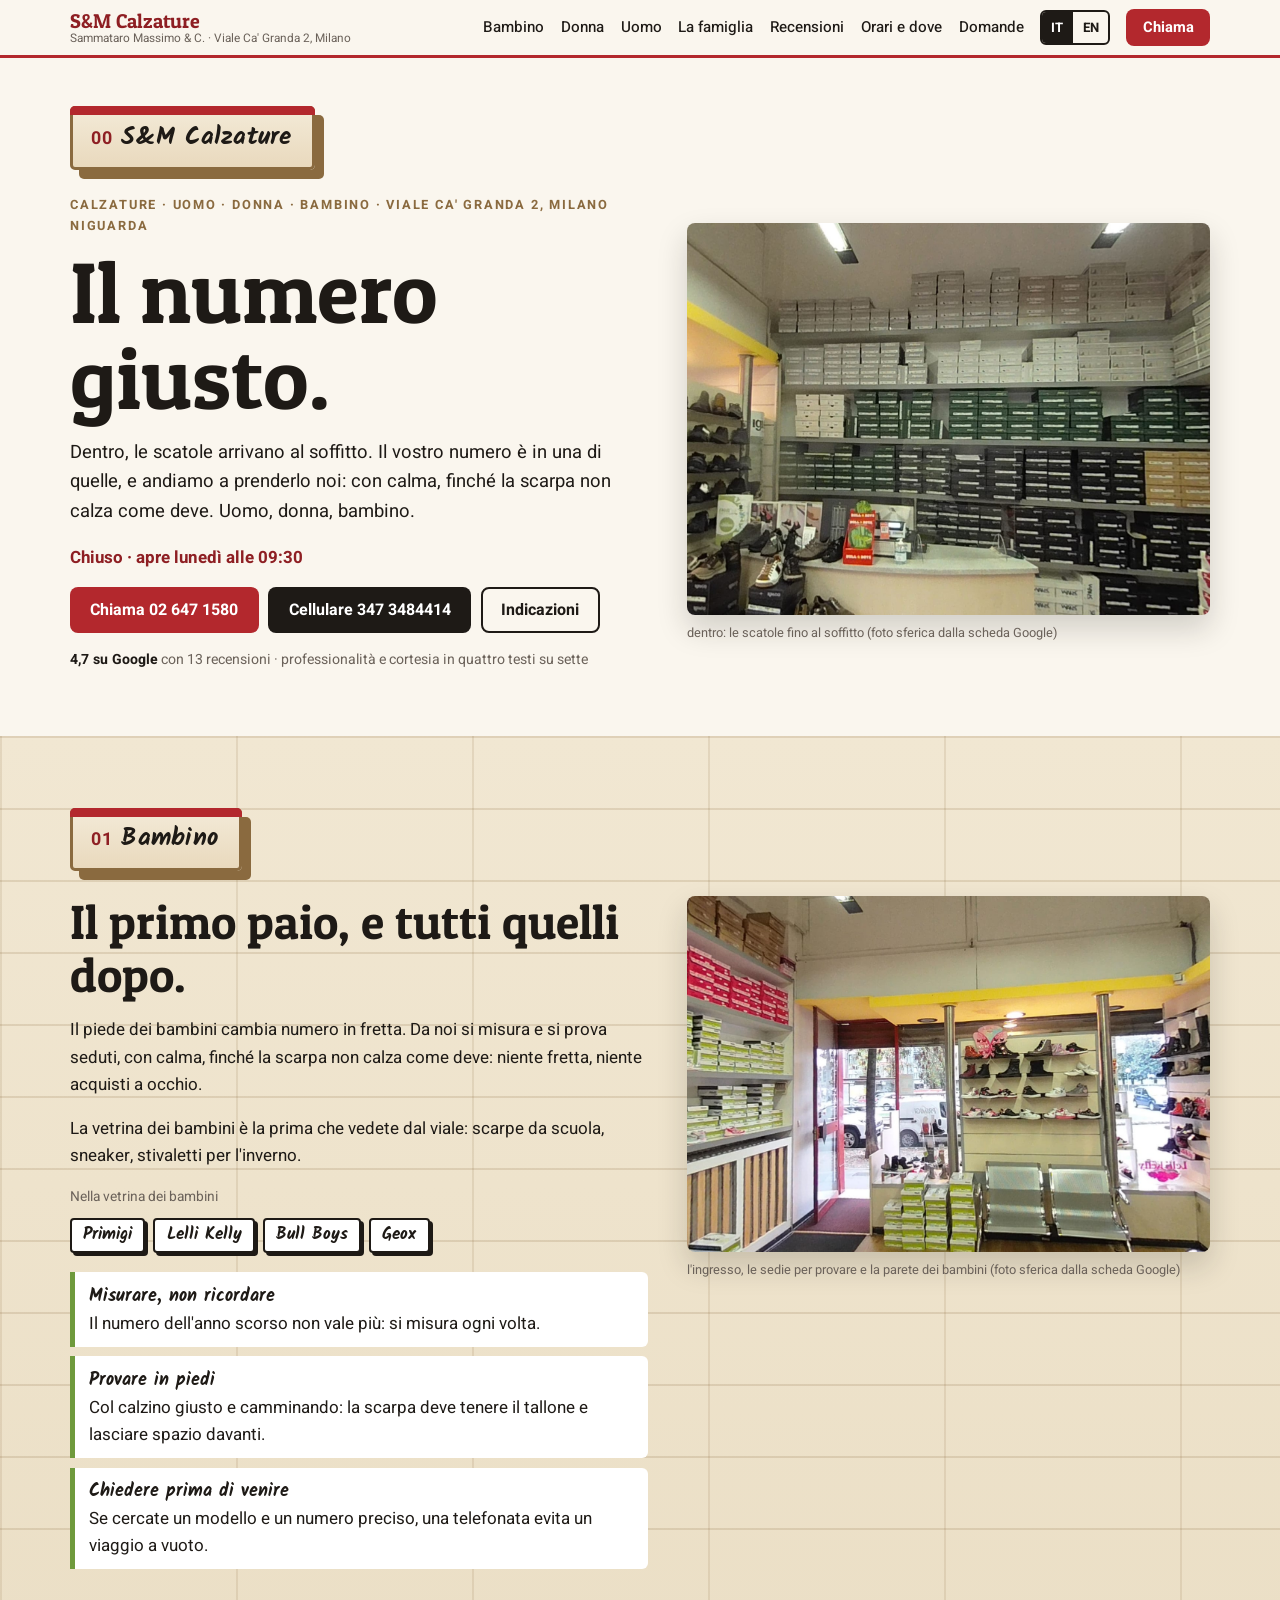
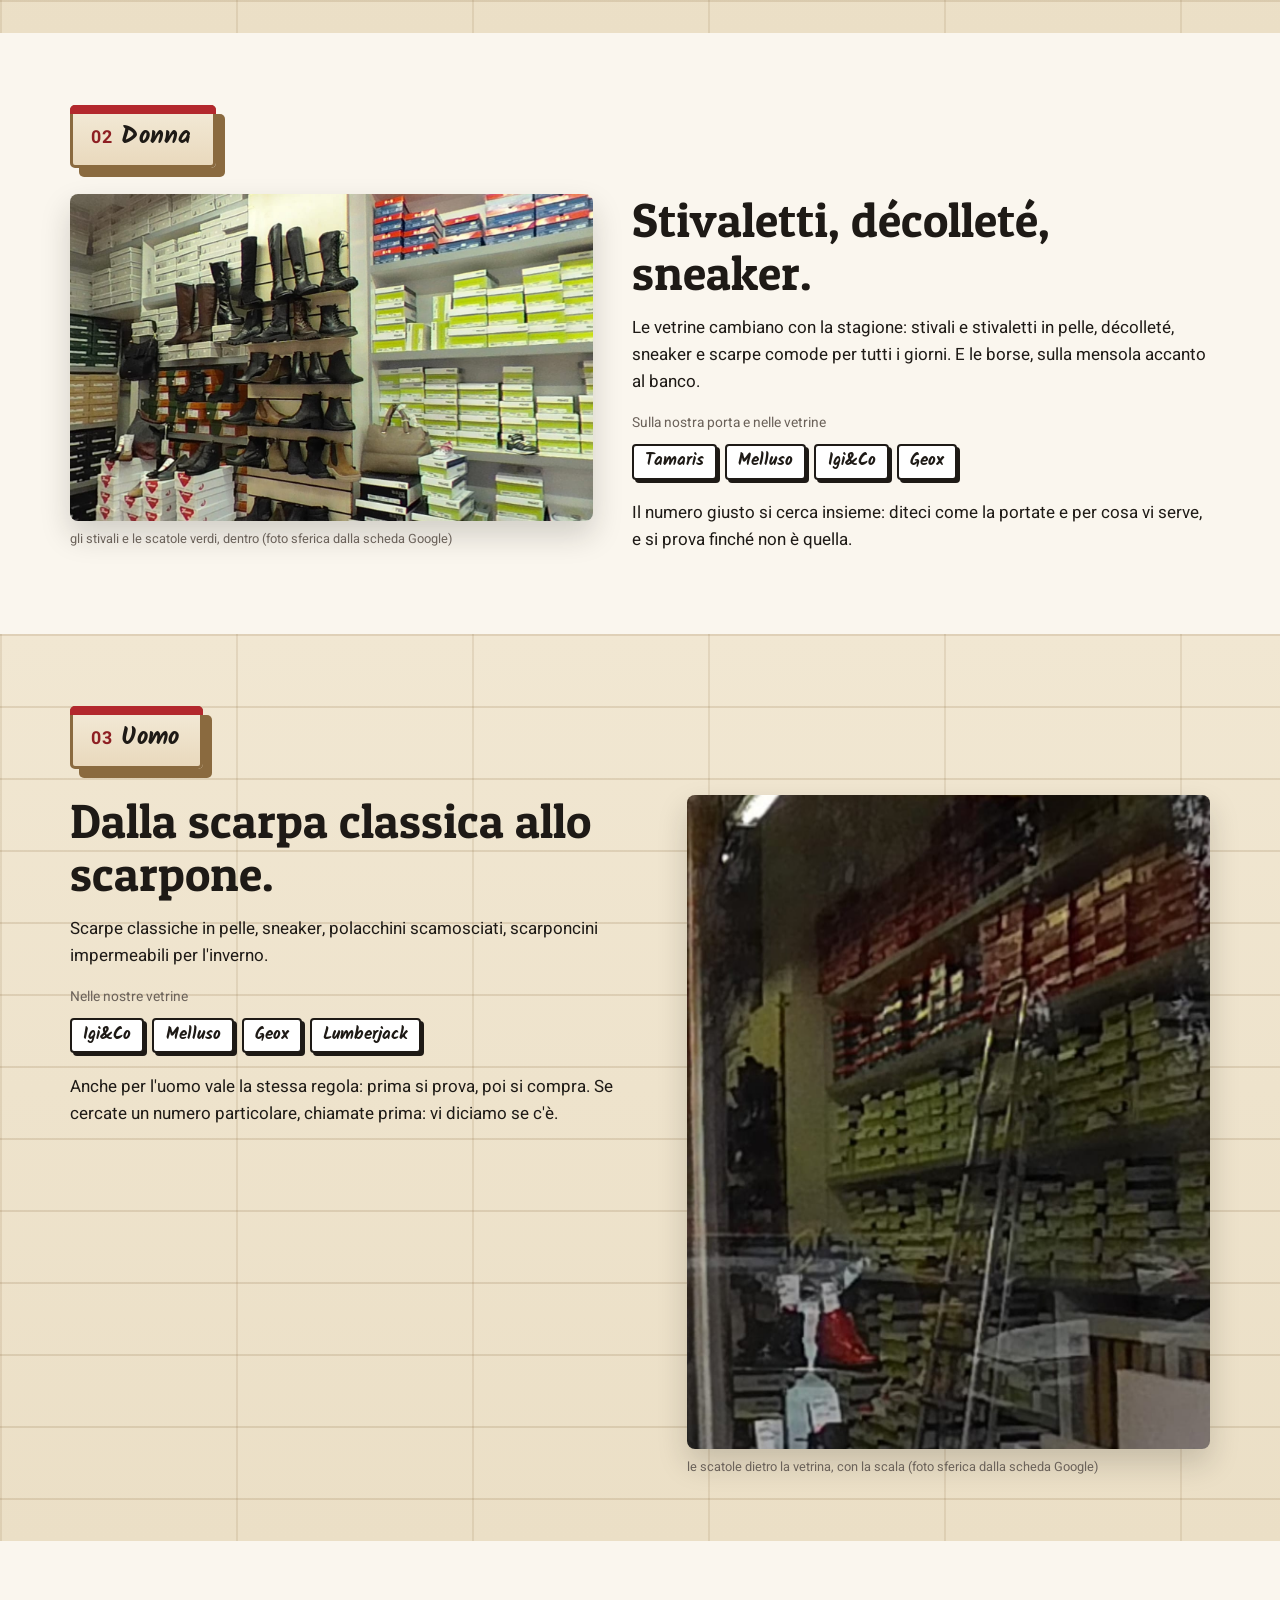
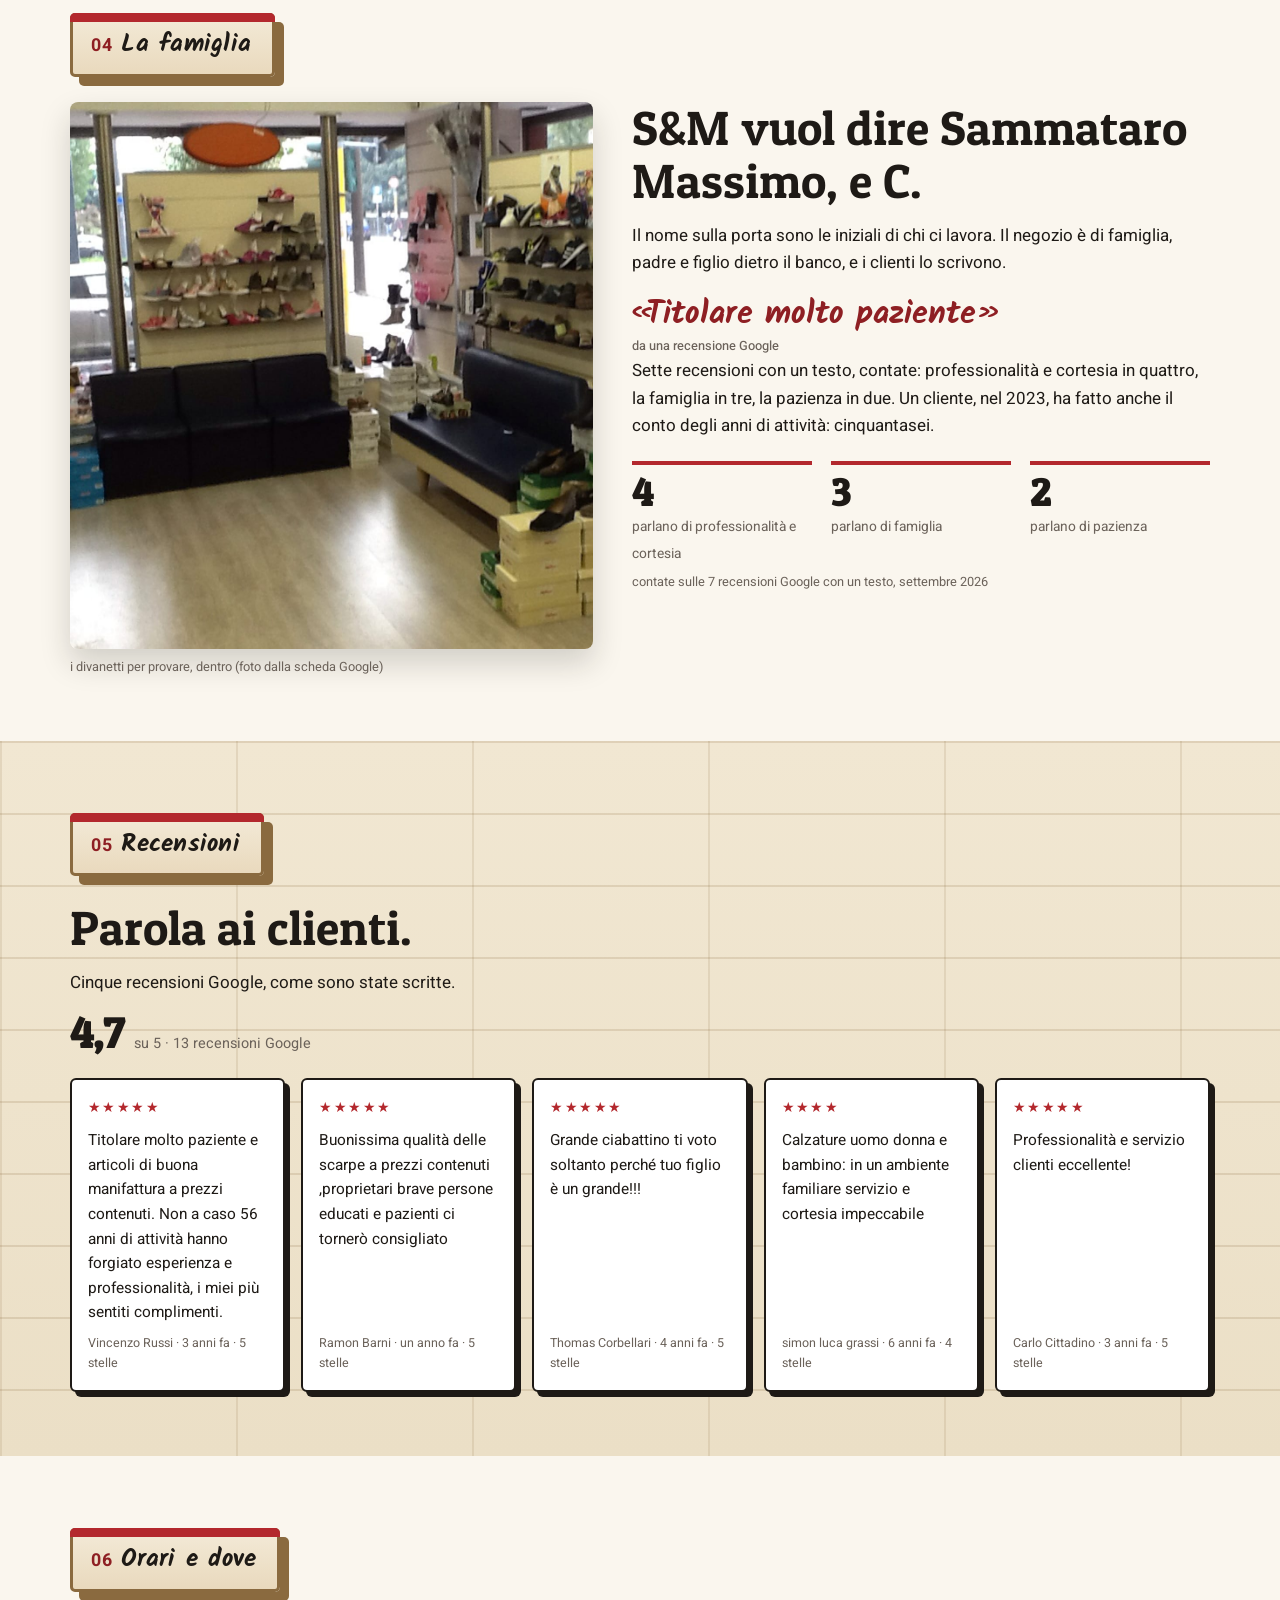
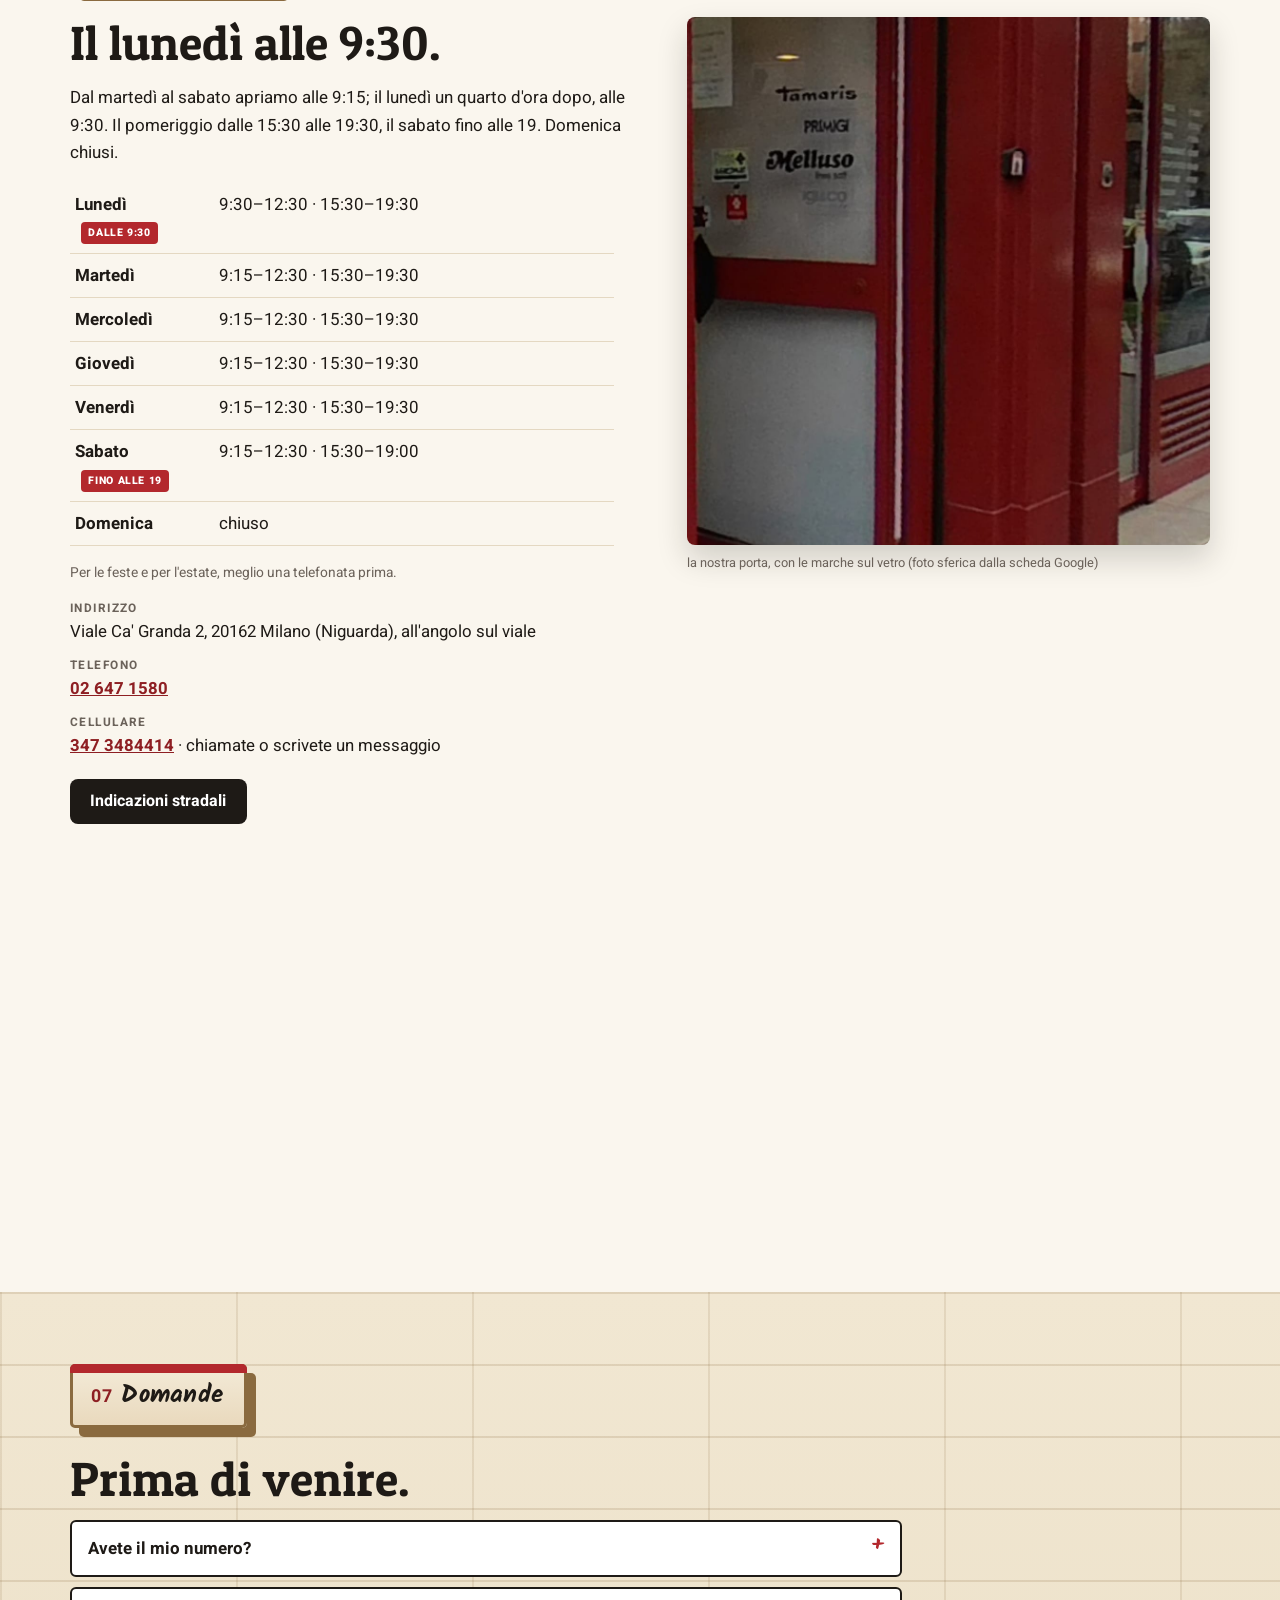
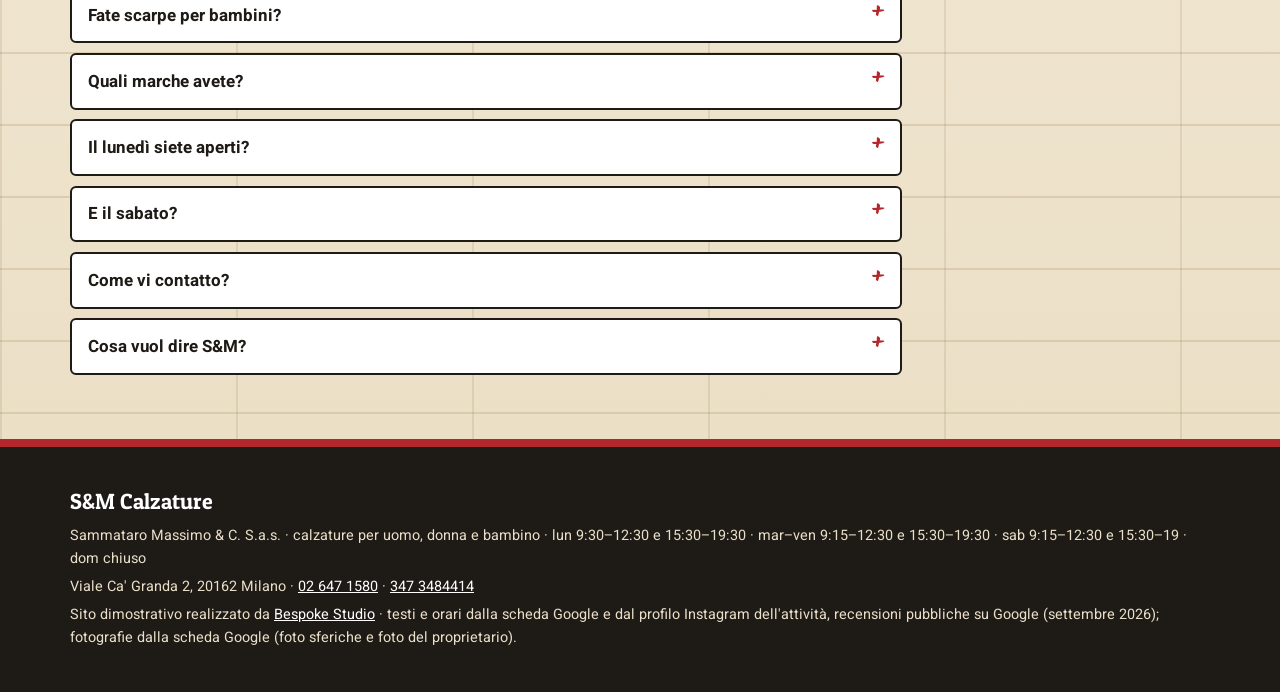
==== index.html @ 2fb81bd6 "S&M Calzature: sito «Il numero giusto» (plumbing V4, firma la scatola che si sfila) Co-Authored-By: " ====
<!DOCTYPE html>
<html lang="it" class="no-js">
<head>
<meta charset="utf-8">
<meta name="viewport" content="width=device-width, initial-scale=1">
<title>S&amp;M Calzature — Il numero giusto · scarpe uomo, donna e bambino a Niguarda, Milano</title>
<meta name="description" content="S&amp;M Calzature, Viale Ca' Granda 2 a Milano (Niguarda): scarpe per uomo, donna e bambino, provate con calma. Tamaris, Primigi, Melluso, Igi&amp;Co, Geox, Lelli Kelly. Lunedì dalle 9:30, martedì–sabato dalle 9:15.">
<link rel="canonical" href="https://rotenzark.github.io/sm-calzature/">
<meta property="og:type" content="website">
<meta property="og:title" content="S&amp;M Calzature — Il numero giusto">
<meta property="og:description" content="Scarpe per uomo, donna e bambino a Niguarda: le scatole fino al soffitto e la pazienza di trovare il vostro numero. Viale Ca' Granda 2, Milano.">
<meta property="og:image" content="https://rotenzark.github.io/sm-calzature/img/og.jpg">
<meta property="og:url" content="https://rotenzark.github.io/sm-calzature/">
<meta property="og:locale" content="it_IT">
<meta name="twitter:card" content="summary_large_image">
<meta name="theme-color" content="#B3282D">
<link rel="icon" href="img/favicon.svg" type="image/svg+xml">
<link rel="icon" href="img/favicon-32.png" sizes="32x32" type="image/png">
<link rel="apple-touch-icon" href="img/apple-touch-icon.png">
<link rel="preconnect" href="https://fonts.googleapis.com">
<link rel="preconnect" href="https://fonts.gstatic.com" crossorigin>
<link href="https://fonts.googleapis.com/css2?family=Patua+One&family=Kalam:wght@400;700&family=Heebo:wght@400;500;700&display=swap" rel="stylesheet">
<link rel="stylesheet" href="css/styles.css?v=1">
<script src="https://cdn.jsdelivr.net/npm/gsap@3.12.5/dist/gsap.min.js" defer></script>
<script src="https://cdn.jsdelivr.net/npm/gsap@3.12.5/dist/ScrollTrigger.min.js" defer></script>
<script src="js/main.js?v=1" defer></script>
<script type="application/ld+json">
{"@context":"https://schema.org","@type":"ShoeStore","name":"S&M Calzature","alternateName":"Sammataro Massimo & C. S.a.s.","image":"https://rotenzark.github.io/sm-calzature/img/og.jpg","url":"https://rotenzark.github.io/sm-calzature/","telephone":"+39026471580","address":{"@type":"PostalAddress","streetAddress":"Viale Ca' Granda 2","addressLocality":"Milano","postalCode":"20162","addressRegion":"MI","addressCountry":"IT"},"geo":{"@type":"GeoCoordinates","latitude":45.5071748,"longitude":9.1983663},"openingHoursSpecification":[{"@type":"OpeningHoursSpecification","dayOfWeek":"Monday","opens":"09:30","closes":"12:30"},{"@type":"OpeningHoursSpecification","dayOfWeek":"Monday","opens":"15:30","closes":"19:30"},{"@type":"OpeningHoursSpecification","dayOfWeek":["Tuesday","Wednesday","Thursday","Friday"],"opens":"09:15","closes":"12:30"},{"@type":"OpeningHoursSpecification","dayOfWeek":["Tuesday","Wednesday","Thursday","Friday"],"opens":"15:30","closes":"19:30"},{"@type":"OpeningHoursSpecification","dayOfWeek":"Saturday","opens":"09:15","closes":"12:30"},{"@type":"OpeningHoursSpecification","dayOfWeek":"Saturday","opens":"15:30","closes":"19:00"}],"priceRange":"€€"}
</script>
<script type="application/ld+json">
{"@context":"https://schema.org","@type":"FAQPage","mainEntity":[{"@type":"Question","name":"Avete il mio numero?","acceptedAnswer":{"@type":"Answer","text":"Chiamateci o scriveteci al cellulare prima di passare: vi diciamo se il modello e il numero che cercate ci sono."}},{"@type":"Question","name":"Fate scarpe per bambini?","acceptedAnswer":{"@type":"Answer","text":"Sì: la vetrina dei bambini è la prima che vedete dal viale. Primigi, Lelli Kelly, Bull Boys, Geox, e la prova con calma, seduti."}},{"@type":"Question","name":"Quali marche avete?","acceptedAnswer":{"@type":"Answer","text":"Quelle sulla nostra porta e nelle vetrine: Tamaris, Primigi, Melluso, Igi&Co, Geox, Lelli Kelly, Bull Boys, Lumberjack. Cambiano con le stagioni: chiedete."}},{"@type":"Question","name":"Il lunedì siete aperti?","acceptedAnswer":{"@type":"Answer","text":"Sì. Il lunedì mattina apriamo alle 9:30 invece che alle 9:15; il pomeriggio come sempre, dalle 15:30 alle 19:30."}},{"@type":"Question","name":"E il sabato?","acceptedAnswer":{"@type":"Answer","text":"Tutto il giorno: 9:15–12:30 e 15:30–19. La domenica siamo chiusi."}},{"@type":"Question","name":"Come vi contatto?","acceptedAnswer":{"@type":"Answer","text":"Telefono 02 647 1580, cellulare 347 3484414. Non abbiamo un indirizzo email pubblico."}},{"@type":"Question","name":"Cosa vuol dire S&M?","acceptedAnswer":{"@type":"Answer","text":"Sono le iniziali di chi ha messo il nome sulla porta: Sammataro Massimo, e C. Il negozio è di famiglia."}}]}
</script>
</head>
<body>

<div id="intro" class="intro" aria-hidden="true">
  <div class="intro__parete" aria-hidden="true">
    <div class="intro__box"></div><div class="intro__box"></div><div class="intro__box"></div><div class="intro__box"></div><div class="intro__box"></div><div class="intro__box"></div>
    <div class="intro__box"></div><div class="intro__box"></div><div class="intro__box"></div><div class="intro__box"></div><div class="intro__box"></div><div class="intro__box"></div>
    <div class="intro__box"></div><div class="intro__box"></div><div class="intro__box"></div><div class="intro__box"></div><div class="intro__box"></div><div class="intro__box"></div>
    <div class="intro__box"></div><div class="intro__box"></div><div class="intro__box"></div><div class="intro__box"></div><div class="intro__box"></div><div class="intro__box"></div>
  </div>
  <div class="intro__scatola">
    <span class="intro__fascia" data-i18n="i.fascia">S&amp;M Calzature · Viale Ca' Granda 2, Milano</span>
    <span class="intro__eti" data-i18n="i.eti">Scatole fino al soffitto</span>
    <div class="intro__t" data-i18n="i.t">Il numero giusto.</div>
  </div>
  <button id="introSkip" class="intro__skip" type="button" data-i18n="i.skip">Salta</button>
</div>

<header class="testata">
  <div class="testata__in">
    <a class="marchio" href="#heroScatola" aria-label="S&amp;M Calzature, torna all'inizio" data-i18n-aria="m.top">
      <span class="marchio__n">S&amp;M Calzature</span>
      <span class="marchio__s" data-i18n="m.sub">Sammataro Massimo &amp; C. · Viale Ca' Granda 2, Milano</span>
    </a>
    <nav id="mainNav" aria-label="Sezioni" data-i18n-aria="m.nav">
      <a href="#bambino" data-i18n="n.bambino">Bambino</a>
      <a href="#donna" data-i18n="n.donna">Donna</a>
      <a href="#uomo" data-i18n="n.uomo">Uomo</a>
      <a href="#famiglia" data-i18n="n.famiglia">La famiglia</a>
      <a href="#recensioni" data-i18n="n.recensioni">Recensioni</a>
      <a href="#orari" data-i18n="n.orari">Orari e dove</a>
      <a href="#domande" data-i18n="n.domande">Domande</a>
    </nav>
    <div class="lingue" role="group" aria-label="Lingua" data-i18n-aria="m.lingua">
      <button type="button" data-lang="it" aria-pressed="true">IT</button>
      <button type="button" data-lang="en" aria-pressed="false">EN</button>
    </div>
    <a class="btn btn--rosso" href="tel:+39026471580" data-i18n="n.chiama">Chiama</a>
    <button id="burger" type="button" aria-label="Apri il menu" aria-controls="drawer" aria-expanded="false" data-i18n-aria="n.menu"><span></span><span></span><span></span></button>
  </div>
  <div id="drawer" hidden>
    <a href="#bambino" data-i18n="n.bambino">Bambino</a>
    <a href="#donna" data-i18n="n.donna">Donna</a>
    <a href="#uomo" data-i18n="n.uomo">Uomo</a>
    <a href="#famiglia" data-i18n="n.famiglia">La famiglia</a>
    <a href="#recensioni" data-i18n="n.recensioni">Recensioni</a>
    <a href="#orari" data-i18n="n.orari">Orari e dove</a>
    <a href="#domande" data-i18n="n.domande">Domande</a>
  </div>
</header>

<main>

  <section id="heroScatola" class="scatola apertura liscio" data-scatola data-scatola-manuale>
    <div class="dentro">
      <div class="scatola__fronte"><span class="etichetta"><b>00</b><span data-i18n="h.eti">S&amp;M Calzature</span></span></div>
      <div class="scatola__dentro due">
        <div>
          <p class="apertura__occhiello" data-i18n="h.occhiello">Calzature · uomo · donna · bambino · Viale Ca' Granda 2, Milano Niguarda</p>
          <h1 data-i18n="h.t">Il numero giusto.</h1>
          <p class="apertura__p" data-i18n="h.p">Dentro, le scatole arrivano al soffitto. Il vostro numero è in una di quelle, e andiamo a prenderlo noi: con calma, finché la scarpa non calza come deve. Uomo, donna, bambino.</p>
          <p class="apertura__stato" id="orarioStato" aria-live="polite"></p>
          <div class="apertura__azioni">
            <a class="btn btn--rosso" href="tel:+39026471580" data-i18n="h.chiama">Chiama 02 647 1580</a>
            <a class="btn btn--ink" href="tel:+393473484414" data-i18n="h.cell">Cellulare 347 3484414</a>
            <a class="btn btn--vuoto" href="https://www.google.com/maps/search/?api=1&amp;query=S%26M+Calzature+Viale+Ca%27+Granda+2+Milano" target="_blank" rel="noopener" data-i18n="h.indicazioni">Indicazioni</a>
          </div>
          <p class="apertura__badge" data-i18n="h.badge"><b>4,7 su Google</b> con 13 recensioni · professionalità e cortesia in quattro testi su sette</p>
        </div>
        <figure class="foto apertura__foto">
          <button class="shot" type="button" data-full="img/interno.jpg" aria-label="Ingrandisci la foto dell'interno" data-i18n-aria="h.zoom"><img src="img/interno.jpg" alt="L'interno di S&amp;M Calzature: pareti di scatole di scarpe fino al soffitto e il banco" data-i18n-alt="h.alt" width="1600" height="1231" fetchpriority="high"></button>
          <figcaption data-i18n="h.fig">dentro: le scatole fino al soffitto (foto sferica dalla scheda Google)</figcaption>
        </figure>
      </div>
    </div>
  </section>

  <section id="bambino" class="scatola parete" data-scatola>
    <div class="dentro">
      <div class="scatola__fronte"><span class="etichetta"><b>01</b><span data-i18n="b.eti">Bambino</span></span></div>
      <div class="scatola__dentro due">
        <div class="scatola__testo">
          <h2 data-i18n="b.t">Il primo paio, e tutti quelli dopo.</h2>
          <p data-i18n="b.p1">Il piede dei bambini cambia numero in fretta. Da noi si misura e si prova seduti, con calma, finché la scarpa non calza come deve: niente fretta, niente acquisti a occhio.</p>
          <p data-i18n="b.p2">La vetrina dei bambini è la prima che vedete dal viale: scarpe da scuola, sneaker, stivaletti per l'inverno.</p>
          <p class="marche__n" data-i18n="b.mn">Nella vetrina dei bambini</p>
          <ul class="marche reveal"><li>Primigi</li><li>Lelli Kelly</li><li>Bull Boys</li><li>Geox</li></ul>
          <ul class="consigli">
            <li class="reveal reveal-d1"><b data-i18n="b.c1t">Misurare, non ricordare</b><span data-i18n="b.c1p">Il numero dell'anno scorso non vale più: si misura ogni volta.</span></li>
            <li class="reveal reveal-d2"><b data-i18n="b.c2t">Provare in piedi</b><span data-i18n="b.c2p">Col calzino giusto e camminando: la scarpa deve tenere il tallone e lasciare spazio davanti.</span></li>
            <li class="reveal reveal-d3"><b data-i18n="b.c3t">Chiedere prima di venire</b><span data-i18n="b.c3p">Se cercate un modello e un numero preciso, una telefonata evita un viaggio a vuoto.</span></li>
          </ul>
        </div>
        <figure class="foto">
          <button class="shot" type="button" data-full="img/ingresso.jpg" aria-label="Ingrandisci la foto dell'ingresso" data-i18n-aria="b.zoom"><img src="img/ingresso.jpg" alt="L'ingresso del negozio: le sedie per provare e la parete delle scarpe da bambino" data-i18n-alt="b.alt" width="1400" height="951"></button>
          <figcaption data-i18n="b.fig">l'ingresso, le sedie per provare e la parete dei bambini (foto sferica dalla scheda Google)</figcaption>
        </figure>
      </div>
    </div>
  </section>

  <section id="donna" class="scatola liscio" data-scatola>
    <div class="dentro">
      <div class="scatola__fronte"><span class="etichetta"><b>02</b><span data-i18n="d.eti">Donna</span></span></div>
      <div class="scatola__dentro due due--inv">
        <figure class="foto">
          <button class="shot" type="button" data-full="img/stivali.jpg" aria-label="Ingrandisci la foto degli stivali" data-i18n-aria="d.zoom"><img src="img/stivali.jpg" alt="Stivali in pelle sugli espositori e scatole di scarpe verdi sugli scaffali" data-i18n-alt="d.alt" width="1400" height="875"></button>
          <figcaption data-i18n="d.fig">gli stivali e le scatole verdi, dentro (foto sferica dalla scheda Google)</figcaption>
        </figure>
        <div class="scatola__testo">
          <h2 data-i18n="d.t">Stivaletti, décolleté, sneaker.</h2>
          <p data-i18n="d.p1">Le vetrine cambiano con la stagione: stivali e stivaletti in pelle, décolleté, sneaker e scarpe comode per tutti i giorni. E le borse, sulla mensola accanto al banco.</p>
          <p class="marche__n" data-i18n="d.mn">Sulla nostra porta e nelle vetrine</p>
          <ul class="marche reveal"><li>Tamaris</li><li>Melluso</li><li>Igi&amp;Co</li><li>Geox</li></ul>
          <p data-i18n="d.p2">Il numero giusto si cerca insieme: diteci come la portate e per cosa vi serve, e si prova finché non è quella.</p>
        </div>
      </div>
    </div>
  </section>

  <section id="uomo" class="scatola parete" data-scatola>
    <div class="dentro">
      <div class="scatola__fronte"><span class="etichetta"><b>03</b><span data-i18n="u.eti">Uomo</span></span></div>
      <div class="scatola__dentro due">
        <div class="scatola__testo">
          <h2 data-i18n="u.t">Dalla scarpa classica allo scarpone.</h2>
          <p data-i18n="u.p1">Scarpe classiche in pelle, sneaker, polacchini scamosciati, scarponcini impermeabili per l'inverno.</p>
          <p class="marche__n" data-i18n="u.mn">Nelle nostre vetrine</p>
          <ul class="marche reveal"><li>Igi&amp;Co</li><li>Melluso</li><li>Geox</li><li>Lumberjack</li></ul>
          <p data-i18n="u.p2">Anche per l'uomo vale la stessa regola: prima si prova, poi si compra. Se cercate un numero particolare, chiamate prima: vi diciamo se c'è.</p>
        </div>
        <figure class="foto">
          <button class="shot" type="button" data-full="img/vetrina.jpg" aria-label="Ingrandisci la foto delle scatole dietro la vetrina" data-i18n-aria="u.zoom"><img src="img/vetrina.jpg" alt="Le scatole di scarpe impilate dietro la vetrina, con la scala per raggiungerle" data-i18n-alt="u.alt" width="1100" height="1496"></button>
          <figcaption data-i18n="u.fig">le scatole dietro la vetrina, con la scala (foto sferica dalla scheda Google)</figcaption>
        </figure>
      </div>
    </div>
  </section>

  <section id="famiglia" class="scatola liscio" data-scatola>
    <div class="dentro">
      <div class="scatola__fronte"><span class="etichetta"><b>04</b><span data-i18n="f.eti">La famiglia</span></span></div>
      <div class="scatola__dentro due due--inv">
        <figure class="foto">
          <button class="shot" type="button" data-full="img/divani.jpg" aria-label="Ingrandisci la foto dei divanetti" data-i18n-aria="f.zoom"><img src="img/divani.jpg" alt="I divanetti neri per provare le scarpe, davanti alla parete delle scarpe da bambino" data-i18n-alt="f.alt" width="1200" height="1253"></button>
          <figcaption data-i18n="f.fig">i divanetti per provare, dentro (foto dalla scheda Google)</figcaption>
        </figure>
        <div class="scatola__testo">
          <h2 data-i18n="f.t">S&amp;M vuol dire Sammataro Massimo, e C.</h2>
          <p data-i18n="f.p1">Il nome sulla porta sono le iniziali di chi ci lavora. Il negozio è di famiglia, padre e figlio dietro il banco, e i clienti lo scrivono.</p>
          <p class="citazione"><span data-i18n="f.cit">«Titolare molto paziente»</span><small data-i18n="f.cit2">da una recensione Google</small></p>
          <p data-i18n="f.p2">Sette recensioni con un testo, contate: professionalità e cortesia in quattro, la famiglia in tre, la pazienza in due. Un cliente, nel 2023, ha fatto anche il conto degli anni di attività: cinquantasei.</p>
          <div class="conteggi">
            <div class="reveal reveal-d1"><strong>4</strong><span data-i18n="f.k1">parlano di professionalità e cortesia</span></div>
            <div class="reveal reveal-d2"><strong>3</strong><span data-i18n="f.k2">parlano di famiglia</span></div>
            <div class="reveal reveal-d3"><strong>2</strong><span data-i18n="f.k3">parlano di pazienza</span></div>
          </div>
          <p class="conteggi__n" data-i18n="f.kn">contate sulle 7 recensioni Google con un testo, settembre 2026</p>
        </div>
      </div>
    </div>
  </section>

  <section id="recensioni" class="scatola parete" data-scatola>
    <div class="dentro">
      <div class="scatola__fronte"><span class="etichetta"><b>05</b><span data-i18n="r.eti">Recensioni</span></span></div>
      <div class="scatola__dentro">
        <h2 data-i18n="r.t">Parola ai clienti.</h2>
        <p data-i18n="r.p">Cinque recensioni Google, come sono state scritte.</p>
        <div class="voto"><strong>4,7</strong><span data-i18n="r.voto">su 5 · 13 recensioni Google</span></div>
        <ul class="recensioni">
          <li class="rec reveal reveal-d1"><div class="rec__stelle" aria-label="5 stelle" data-i18n-aria="r.s5">★★★★★</div><p data-i18n="r.1">Titolare molto paziente e articoli di buona manifattura a prezzi contenuti. Non a caso 56 anni di attività hanno forgiato esperienza e professionalità, i miei più sentiti complimenti.</p><footer data-i18n="r.f1">Vincenzo Russi · 3 anni fa · 5 stelle</footer></li>
          <li class="rec reveal reveal-d2"><div class="rec__stelle" aria-label="5 stelle" data-i18n-aria="r.s5">★★★★★</div><p data-i18n="r.2">Buonissima qualità delle scarpe a prezzi contenuti ,proprietari brave persone educati e pazienti ci tornerò consigliato</p><footer data-i18n="r.f2">Ramon Barni · un anno fa · 5 stelle</footer></li>
          <li class="rec reveal reveal-d3"><div class="rec__stelle" aria-label="5 stelle" data-i18n-aria="r.s5">★★★★★</div><p data-i18n="r.3">Grande ciabattino ti voto soltanto perché tuo figlio è un grande!!!</p><footer data-i18n="r.f3">Thomas Corbellari · 4 anni fa · 5 stelle</footer></li>
          <li class="rec reveal reveal-d1"><div class="rec__stelle" aria-label="4 stelle" data-i18n-aria="r.s4">★★★★</div><p data-i18n="r.4">Calzature uomo donna e bambino: in un ambiente familiare servizio e cortesia impeccabile</p><footer data-i18n="r.f4">simon luca grassi · 6 anni fa · 4 stelle</footer></li>
          <li class="rec reveal reveal-d2"><div class="rec__stelle" aria-label="5 stelle" data-i18n-aria="r.s5">★★★★★</div><p data-i18n="r.5">Professionalità e servizio clienti eccellente!</p><footer data-i18n="r.f5">Carlo Cittadino · 3 anni fa · 5 stelle</footer></li>
        </ul>
      </div>
    </div>
  </section>

  <section id="orari" class="scatola liscio orari" data-scatola>
    <div class="dentro">
      <div class="scatola__fronte"><span class="etichetta"><b>06</b><span data-i18n="o.eti">Orari e dove</span></span></div>
      <div class="scatola__dentro due">
        <div>
          <h2 data-i18n="o.t">Il lunedì alle 9:30.</h2>
          <p data-i18n="o.p">Dal martedì al sabato apriamo alle 9:15; il lunedì un quarto d'ora dopo, alle 9:30. Il pomeriggio dalle 15:30 alle 19:30, il sabato fino alle 19. Domenica chiusi.</p>
          <table>
            <tbody>
              <tr data-day="1"><td><span data-i18n="o.lun">lunedì</span><span class="nota" data-i18n="o.nota1">dalle 9:30</span></td><td>9:30–12:30 · 15:30–19:30</td></tr>
              <tr data-day="2"><td data-i18n="o.mar">martedì</td><td>9:15–12:30 · 15:30–19:30</td></tr>
              <tr data-day="3"><td data-i18n="o.mer">mercoledì</td><td>9:15–12:30 · 15:30–19:30</td></tr>
              <tr data-day="4"><td data-i18n="o.gio">giovedì</td><td>9:15–12:30 · 15:30–19:30</td></tr>
              <tr data-day="5"><td data-i18n="o.ven">venerdì</td><td>9:15–12:30 · 15:30–19:30</td></tr>
              <tr data-day="6"><td><span data-i18n="o.sab">sabato</span><span class="nota" data-i18n="o.nota6">fino alle 19</span></td><td>9:15–12:30 · 15:30–19:00</td></tr>
              <tr data-day="0"><td data-i18n="o.dom">domenica</td><td data-i18n="o.chiuso">chiuso</td></tr>
            </tbody>
          </table>
          <p class="marche__n" data-i18n="o.feste">Per le feste e per l'estate, meglio una telefonata prima.</p>
          <dl class="contatti">
            <div><dt data-i18n="o.ind">Indirizzo</dt><dd data-i18n="o.indv">Viale Ca' Granda 2, 20162 Milano (Niguarda), all'angolo sul viale</dd></div>
            <div><dt data-i18n="o.tel">Telefono</dt><dd><a href="tel:+39026471580">02 647 1580</a></dd></div>
            <div><dt data-i18n="o.cell">Cellulare</dt><dd><a href="tel:+393473484414">347 3484414</a> · <span data-i18n="o.cellv">chiamate o scrivete un messaggio</span></dd></div>
          </dl>
          <a class="btn btn--ink" href="https://www.google.com/maps/search/?api=1&amp;query=S%26M+Calzature+Viale+Ca%27+Granda+2+Milano" target="_blank" rel="noopener" data-i18n="o.btn">Indicazioni stradali</a>
        </div>
        <figure class="foto">
          <button class="shot" type="button" data-full="img/porta.jpg" aria-label="Ingrandisci la foto della porta" data-i18n-aria="o.zoom"><img src="img/porta.jpg" alt="La porta rossa del negozio, con i nomi delle marche sul vetro" data-i18n-alt="o.alt" width="1100" height="1109"></button>
          <figcaption data-i18n="o.fig">la nostra porta, con le marche sul vetro (foto sferica dalla scheda Google)</figcaption>
        </figure>
        <div class="mappa">
          <iframe src="https://www.google.com/maps?q=S%26M+Calzature,+Viale+Ca%27+Granda+2,+20162+Milano&amp;z=16&amp;output=embed" title="Mappa: S&amp;M Calzature, Viale Ca' Granda 2, Milano" loading="lazy" referrerpolicy="no-referrer-when-downgrade" allowfullscreen data-i18n-title="o.mappa"></iframe>
        </div>
      </div>
    </div>
  </section>

  <section id="domande" class="scatola parete" data-scatola>
    <div class="dentro">
      <div class="scatola__fronte"><span class="etichetta"><b>07</b><span data-i18n="q.eti">Domande</span></span></div>
      <div class="scatola__dentro">
        <h2 data-i18n="q.t">Prima di venire.</h2>
        <div class="faq">
          <details class="reveal reveal-d1"><summary data-i18n="q.1t">Avete il mio numero?</summary><p data-i18n="q.1p">Chiamateci o scriveteci al cellulare prima di passare: vi diciamo se il modello e il numero che cercate ci sono. Le scatole sono tante, ma non infinite.</p></details>
          <details class="reveal reveal-d2"><summary data-i18n="q.2t">Fate scarpe per bambini?</summary><p data-i18n="q.2p">Sì: la vetrina dei bambini è la prima che vedete dal viale. Primigi, Lelli Kelly, Bull Boys, Geox, e la prova con calma, seduti.</p></details>
          <details class="reveal reveal-d3"><summary data-i18n="q.3t">Quali marche avete?</summary><p data-i18n="q.3p">Quelle sulla nostra porta e nelle vetrine: Tamaris, Primigi, Melluso, Igi&amp;Co, Geox, Lelli Kelly, Bull Boys, Lumberjack. Cambiano con le stagioni: chiedete.</p></details>
          <details class="reveal reveal-d1"><summary data-i18n="q.4t">Il lunedì siete aperti?</summary><p data-i18n="q.4p">Sì. Il lunedì mattina apriamo alle 9:30 invece che alle 9:15; il pomeriggio come sempre, dalle 15:30 alle 19:30.</p></details>
          <details class="reveal reveal-d2"><summary data-i18n="q.5t">E il sabato?</summary><p data-i18n="q.5p">Tutto il giorno: 9:15–12:30 e 15:30–19. La domenica siamo chiusi.</p></details>
          <details class="reveal reveal-d3"><summary data-i18n="q.6t">Come vi contatto?</summary><p data-i18n="q.6p">Telefono 02 647 1580, cellulare 347 3484414. Non abbiamo un indirizzo email pubblico.</p></details>
          <details class="reveal reveal-d1"><summary data-i18n="q.7t">Cosa vuol dire S&amp;M?</summary><p data-i18n="q.7p">Sono le iniziali di chi ha messo il nome sulla porta: Sammataro Massimo, e C. Il negozio è di famiglia.</p></details>
        </div>
      </div>
    </div>
  </section>

</main>

<footer class="piede">
  <div class="piede__dentro">
    <p class="piede__n">S&amp;M Calzature</p>
    <p data-i18n="p.1">Sammataro Massimo &amp; C. S.a.s. · calzature per uomo, donna e bambino · lun 9:30–12:30 e 15:30–19:30 · mar–ven 9:15–12:30 e 15:30–19:30 · sab 9:15–12:30 e 15:30–19 · dom chiuso</p>
    <p>Viale Ca' Granda 2, 20162 Milano · <a href="tel:+39026471580">02 647 1580</a> · <a href="tel:+393473484414">347 3484414</a></p>
    <p data-i18n="p.3">Sito dimostrativo realizzato da <a href="https://bespokestud.io" rel="noopener">Bespoke Studio</a> · testi e orari dalla scheda Google e dal profilo Instagram dell'attività, recensioni pubbliche su Google (settembre 2026); fotografie dalla scheda Google (foto sferiche e foto del proprietario).</p>
  </div>
</footer>

<nav id="actionBar" class="barra" aria-label="Azioni rapide" data-i18n-aria="a.nav">
  <a href="tel:+39026471580" data-i18n="a.chiama">Chiama</a>
  <a href="tel:+393473484414" data-i18n="a.cell">Cellulare</a>
  <a href="#orari" data-i18n="a.orari">Orari</a>
  <a href="https://www.google.com/maps/search/?api=1&amp;query=S%26M+Calzature+Viale+Ca%27+Granda+2+Milano" target="_blank" rel="noopener" data-i18n="a.mappa">Mappa</a>
</nav>

<div id="lightbox" hidden role="dialog" aria-modal="true" aria-label="Foto ingrandita" data-i18n-aria="m.lightbox">
  <button id="lightboxClose" type="button" aria-label="Chiudi" data-i18n-aria="m.chiudi">×</button>
  <img id="lightboxImg" src="" alt="">
</div>

</body>
</html>
---- css/styles.css ----
/* S&M Calzature — «Il numero giusto.» — la parete di scatole. Plumbing V4. */
[hidden]{display:none !important}
:root{
  --rosso:#B3282D;--rosso-2:#8E1F23;--giallo:#F2C230;--verde:#6F9A3C;
  --cartone:#C8A97C;--cartone-2:#E9D9BD;--cartone-3:#F3EAD7;--bordo:#8A6A3F;
  --crema:#FAF6EE;--bianco:#FFFFFF;--ink:#1E1A16;--grigio:#6B625A;--riga:#E4D8C2;
  --f-disp:'Patua One',Georgia,serif;--f-eti:'Kalam','Comic Sans MS',cursive;--f-txt:'Heebo','Segoe UI',Arial,sans-serif;
  --max:1180px;--gut:1.25rem;
}
*{box-sizing:border-box}
html{scroll-behavior:smooth;-webkit-text-size-adjust:100%}
body{margin:0;font-family:var(--f-txt);font-size:1.06rem;line-height:1.6;color:var(--ink);background:var(--crema)}
img{max-width:100%;height:auto;display:block}
a{color:var(--rosso-2)}
h1,h2,h3{font-family:var(--f-disp);font-weight:400;line-height:1.1;margin:0}
p{margin:0 0 1em}
.sr{position:absolute;width:1px;height:1px;overflow:hidden;clip:rect(0 0 0 0);white-space:nowrap}
.dentro{max-width:var(--max);margin:0 auto;padding:0 var(--gut)}
.no-js .intro{display:none}

/* ── la parete di scatole (fondo) ── */
.parete{
  background-color:#F1E7D2;
  background-image:
    repeating-linear-gradient(180deg,rgba(138,106,63,.18) 0 2px,transparent 2px 72px),
    repeating-linear-gradient(90deg,rgba(138,106,63,.14) 0 2px,transparent 2px 236px),
    linear-gradient(180deg,#F1E7D2,#EBDFC6);
}
.liscio{background:var(--crema)}

/* ── intro ── */
.intro{position:fixed;inset:0;z-index:60;background:#EBDFC6;display:grid;place-items:center;overflow:hidden;perspective:1200px}
.intro__parete{position:absolute;inset:0;display:grid;grid-template-columns:repeat(6,1fr);grid-auto-rows:1fr;gap:6px;padding:6px}
.intro__box{background:linear-gradient(180deg,var(--cartone-2),var(--cartone));border:2px solid rgba(138,106,63,.55);border-radius:3px;position:relative}
.intro__box::before{content:"";position:absolute;left:12%;right:12%;top:18%;height:14%;background:rgba(179,40,45,.75);border-radius:2px}
.intro__box:nth-child(3n)::before{background:rgba(111,154,60,.7)}
.intro__box:nth-child(5n)::before{background:rgba(30,26,22,.55)}
.intro__scatola{position:relative;z-index:2;background:linear-gradient(180deg,var(--cartone-3),var(--cartone-2));border:3px solid var(--bordo);border-radius:6px;padding:1.4rem 2rem 1.6rem;box-shadow:12px 12px 0 var(--bordo),0 30px 60px rgba(30,26,22,.25);min-width:min(80vw,520px);text-align:left}
.intro__fascia{display:block;background:var(--rosso);color:#fff;font-family:var(--f-txt);font-weight:700;letter-spacing:.14em;font-size:.78rem;text-transform:uppercase;padding:.35rem .7rem;margin:-1.4rem -2rem 1rem;border-radius:3px 3px 0 0}
.intro__eti{font-family:var(--f-eti);font-weight:700;font-size:1.3rem;color:var(--rosso-2);display:block;margin-bottom:.2rem}
.intro__t{font-family:var(--f-disp);font-size:clamp(2rem,6vw,3.6rem);line-height:1.05}
.intro__skip{position:absolute;right:1rem;bottom:1rem;z-index:3;background:var(--ink);color:#fff;border:0;border-radius:999px;padding:.55rem 1rem;font:600 .9rem var(--f-txt);cursor:pointer}

/* ── testata ── */
.testata{position:sticky;top:0;z-index:40;background:rgba(250,246,238,.97);border-bottom:3px solid var(--rosso)}
.testata__in{max-width:var(--max);margin:0 auto;padding:.55rem var(--gut);display:flex;align-items:center;gap:1rem}
.marchio{text-decoration:none;color:var(--ink);display:flex;flex-direction:column;line-height:1.1}
.marchio__n{font-family:var(--f-disp);font-size:1.25rem;color:var(--rosso-2)}
.marchio__s{font-size:.74rem;color:var(--grigio)}
#mainNav{margin-left:auto;display:flex;gap:1.05rem;flex-wrap:wrap}
#mainNav a{text-decoration:none;color:var(--ink);font-weight:500;font-size:.95rem}
#mainNav a:hover{color:var(--rosso)}
.lingue{display:flex;border:2px solid var(--ink);border-radius:6px;overflow:hidden}
.lingue button{background:transparent;border:0;padding:.35rem .6rem;font:700 .82rem var(--f-txt);cursor:pointer;color:var(--ink)}
.lingue button[aria-pressed="true"]{background:var(--ink);color:#fff}
.btn{display:inline-block;text-decoration:none;font-weight:700;font-family:var(--f-txt);border-radius:8px;padding:.7rem 1.15rem;border:2px solid transparent;line-height:1.2;cursor:pointer;font-size:1rem}
.btn--rosso{background:var(--rosso);color:#fff}
.btn--rosso:hover{background:var(--rosso-2)}
.btn--ink{background:var(--ink);color:#fff}
.btn--vuoto{background:transparent;color:var(--ink);border-color:var(--ink)}
.btn--vuoto:hover{background:var(--ink);color:#fff}
.testata .btn{padding:.5rem .9rem;font-size:.92rem}
#burger{display:none;margin-left:auto;background:transparent;border:0;width:44px;height:44px;cursor:pointer;padding:8px}
#burger span{display:block;height:3px;background:var(--ink);margin:6px 0;border-radius:2px}
#drawer{background:var(--crema);border-bottom:3px solid var(--rosso);padding:.6rem var(--gut) 1rem}
#drawer a{display:block;padding:.6rem 0;text-decoration:none;color:var(--ink);font-weight:600;border-bottom:1px solid var(--riga)}

/* ── la scatola (firma) ── */
.scatola{position:relative;padding:4.5rem 0 4rem;perspective:1100px}
.scatola__fronte{position:relative;display:inline-block;transform-style:preserve-3d;background:linear-gradient(180deg,var(--cartone-3),var(--cartone-2));border:3px solid var(--bordo);border-radius:5px;padding:.55rem 1.3rem .55rem 1.1rem;box-shadow:9px 9px 0 var(--bordo);margin:0 0 1.6rem}
.scatola__fronte::before{content:"";position:absolute;left:-3px;right:-3px;top:-3px;height:9px;background:var(--rosso);border-radius:5px 5px 0 0}
.etichetta{font-family:var(--f-eti);font-weight:700;font-size:clamp(1.15rem,2.2vw,1.55rem);color:var(--ink);letter-spacing:.01em;white-space:nowrap}
.etichetta b{font-family:var(--f-txt);font-weight:700;font-size:.72em;color:var(--rosso-2);margin-right:.5rem;letter-spacing:.08em}
.scatola__dentro{position:relative}
.scatola__testo{max-width:44rem}
.scatola h2{font-size:clamp(1.9rem,4vw,3rem);margin:0 0 .9rem}
.scatola h2 .num{display:inline-block;font-family:var(--f-eti);font-weight:700;color:var(--rosso);font-size:.62em;vertical-align:.5em;margin-left:.15em}
.marche{display:flex;flex-wrap:wrap;gap:.5rem;margin:.6rem 0 1.2rem;padding:0;list-style:none}
.marche li{font-family:var(--f-eti);font-weight:700;font-size:1.05rem;background:var(--bianco);border:2px solid var(--ink);border-radius:4px;padding:.15rem .7rem;box-shadow:3px 3px 0 var(--ink)}
.marche__n{font-size:.86rem;color:var(--grigio);margin:0 0 .3rem}
.due{display:grid;grid-template-columns:1.05fr .95fr;gap:2.4rem;align-items:start}
.due--inv{grid-template-columns:.95fr 1.05fr}
.foto{margin:0}
.foto .shot{display:block;width:100%;border:0;padding:0;background:none;cursor:zoom-in;border-radius:8px;overflow:hidden;box-shadow:0 14px 30px rgba(30,26,22,.18)}
.foto figcaption{font-size:.8rem;color:var(--grigio);margin-top:.5rem}
.consigli{list-style:none;padding:0;margin:1rem 0 0;display:grid;gap:.6rem}
.consigli li{background:var(--bianco);border-left:5px solid var(--verde);padding:.6rem .9rem;border-radius:0 6px 6px 0}
.consigli li b{display:block;font-family:var(--f-eti);font-size:1.1rem}

/* ── apertura ── */
.apertura{padding-top:3rem}
.apertura .due{align-items:center}
.apertura__occhiello{font-size:.8rem;letter-spacing:.14em;text-transform:uppercase;color:var(--bordo);font-weight:700;margin:0 0 .8rem}
.apertura h1{font-size:clamp(2.6rem,7vw,5.4rem);line-height:1;margin:0 0 1rem}
.apertura__p{font-size:1.15rem;max-width:34rem}
.apertura__stato{font-weight:700;color:var(--rosso-2);margin:.2rem 0 1rem}
.apertura__azioni{display:flex;flex-wrap:wrap;gap:.6rem;margin-bottom:1rem}
.apertura__badge{font-size:.88rem;color:var(--grigio);max-width:34rem;margin:0}
.apertura__badge b{color:var(--ink)}
.apertura .foto .shot img{aspect-ratio:4/3;object-fit:cover}
#uomo .foto .shot img{aspect-ratio:4/5;object-fit:cover;object-position:50% 30%}

/* ── famiglia ── */
.conteggi{display:grid;grid-template-columns:repeat(3,1fr);gap:1.2rem;margin:1.4rem 0 .4rem}
.conteggi div{border-top:4px solid var(--rosso);padding-top:.5rem}
.conteggi strong{display:block;font-family:var(--f-disp);font-size:2.4rem;line-height:1}
.conteggi span{font-size:.86rem;color:var(--grigio)}
.conteggi__n{font-size:.8rem;color:var(--grigio);margin:.4rem 0 0}
.citazione{font-family:var(--f-eti);font-weight:700;font-size:clamp(1.4rem,3vw,2rem);line-height:1.2;color:var(--rosso-2);margin:1.2rem 0 .2rem}
.citazione small{display:block;font-family:var(--f-txt);font-weight:500;font-size:.8rem;color:var(--grigio);margin-top:.3rem}

/* ── recensioni ── */
.voto{display:flex;align-items:baseline;gap:.6rem;margin:.2rem 0 1.4rem}
.voto strong{font-family:var(--f-disp);font-size:2.6rem;line-height:1}
.voto span{color:var(--grigio);font-size:.9rem}
.recensioni{display:grid;grid-template-columns:repeat(5,1fr);gap:1rem;list-style:none;padding:0;margin:0}
.rec{background:var(--bianco);border:2px solid var(--ink);border-radius:6px;padding:1rem;box-shadow:5px 5px 0 var(--ink);display:flex;flex-direction:column;gap:.6rem}
.rec__stelle{color:var(--rosso);letter-spacing:.1em;font-size:.9rem}
.rec p{margin:0;font-size:.96rem;flex:1}
.rec footer{font-size:.78rem;color:var(--grigio)}

/* ── orari ── */
.orari table{border-collapse:collapse;width:100%;max-width:34rem;margin:.6rem 0 1rem}
.orari td{padding:.5rem .3rem;border-bottom:1px solid var(--riga);vertical-align:top}
.orari td:first-child{font-weight:700;width:9rem;text-transform:capitalize}
.orari tr[data-oggi="1"] td{background:#F6EBC8}
.orari .nota{display:inline-block;font-size:.66rem;font-weight:800;letter-spacing:.06em;text-transform:uppercase;color:#fff;background:var(--rosso);padding:.15rem .45rem;border-radius:4px;margin-left:.4rem;vertical-align:.1em}
.contatti{display:grid;gap:.7rem;margin:1rem 0 1.2rem}
.contatti dt{font-size:.74rem;letter-spacing:.12em;text-transform:uppercase;color:var(--grigio);font-weight:700}
.contatti dd{margin:0;font-size:1.05rem}
.contatti a{font-weight:700}
.mappa{margin:1.6rem 0 0;grid-column:1/-1}
.mappa iframe{width:100%;height:340px;border:0;display:block;border-radius:8px}

/* ── domande ── */
.faq{display:grid;gap:.6rem;max-width:52rem}
.faq details{background:var(--bianco);border:2px solid var(--ink);border-radius:6px;padding:.2rem 1rem}
.faq summary{cursor:pointer;font-weight:700;padding:.6rem 0;list-style:none;display:flex;justify-content:space-between;gap:1rem}
.faq summary::-webkit-details-marker{display:none}
.faq summary::after{content:"+";font-family:var(--f-eti);font-weight:700;color:var(--rosso);font-size:1.3rem;line-height:1}
.faq details[open] summary::after{content:"–"}
.faq details p{margin:0 0 .8rem;color:#3c3530}

/* ── piede ── */
.piede{background:var(--ink);color:#EADFC9;border-top:8px solid var(--rosso)}
.piede__dentro{max-width:var(--max);margin:0 auto;padding:2rem var(--gut) 2.4rem;font-size:.9rem}
.piede a{color:#fff}
.piede__n{font-family:var(--f-disp);font-size:1.4rem;color:#fff;margin:0 0 .3rem}
.piede p{margin:.3rem 0}

/* ── barra mobile, lightbox ── */
.barra{display:none;position:fixed;left:0;right:0;bottom:0;z-index:45;background:var(--ink);grid-template-columns:repeat(4,1fr)}
.barra a{color:#fff;text-decoration:none;text-align:center;font-size:.8rem;font-weight:700;padding:.8rem .2rem;border-right:1px solid rgba(255,255,255,.14)}
#lightbox{position:fixed;inset:0;z-index:70;background:rgba(30,26,22,.92);display:grid;place-items:center;padding:1rem}
#lightbox img{max-width:min(96vw,1400px);max-height:88vh;width:auto;height:auto;border-radius:6px}
#lightboxClose{position:absolute;top:1rem;right:1rem;background:#fff;border:0;border-radius:999px;width:44px;height:44px;font-size:1.4rem;cursor:pointer}

/* ── reveal generici (plumbing) ── */
.reveal{opacity:0;transform:translateY(18px);transition:opacity .6s ease,transform .6s ease}
.reveal.in,.no-js .reveal{opacity:1;transform:none}
.reveal-d1{transition-delay:.08s}.reveal-d2{transition-delay:.16s}.reveal-d3{transition-delay:.24s}

@media (max-width:900px){
  .due,.due--inv{grid-template-columns:1fr}
  .recensioni{grid-template-columns:repeat(2,1fr)}
  .conteggi{grid-template-columns:repeat(3,1fr)}
}
@media (max-width:640px){
  body{font-size:1rem}
  #mainNav,.testata .btn--rosso{display:none}
  #burger{display:block}
  .marchio__s{display:none}
  .marchio__n{font-size:1.05rem}
  .scatola{padding:3.2rem 0 2.8rem}
  .scatola__fronte{box-shadow:6px 6px 0 var(--bordo);padding:.45rem 1rem .45rem .9rem}
  .apertura h1{font-size:clamp(2.4rem,12vw,3.4rem)}
  .recensioni{grid-template-columns:1fr}
  .conteggi{grid-template-columns:1fr 1fr;gap:.9rem}
  .conteggi strong{font-size:2rem}
  .orari td:first-child{width:6.5rem}
  .orari .nota{display:block;width:max-content;margin:.25rem 0 0;font-size:.6rem;letter-spacing:.04em;white-space:nowrap}
  .barra{display:grid}
  .piede__dentro{padding-bottom:6.5rem}
  .mappa iframe{height:280px}
  .intro__parete{grid-template-columns:repeat(4,1fr)}
  .intro__scatola{min-width:0;width:min(88vw,520px);padding:1.2rem 1.2rem 1.4rem}
  .intro__fascia{margin:-1.2rem -1.2rem .9rem}
}
@media (prefers-reduced-motion:reduce){
  html{scroll-behavior:auto}
  .reveal{opacity:1;transform:none;transition:none}
}
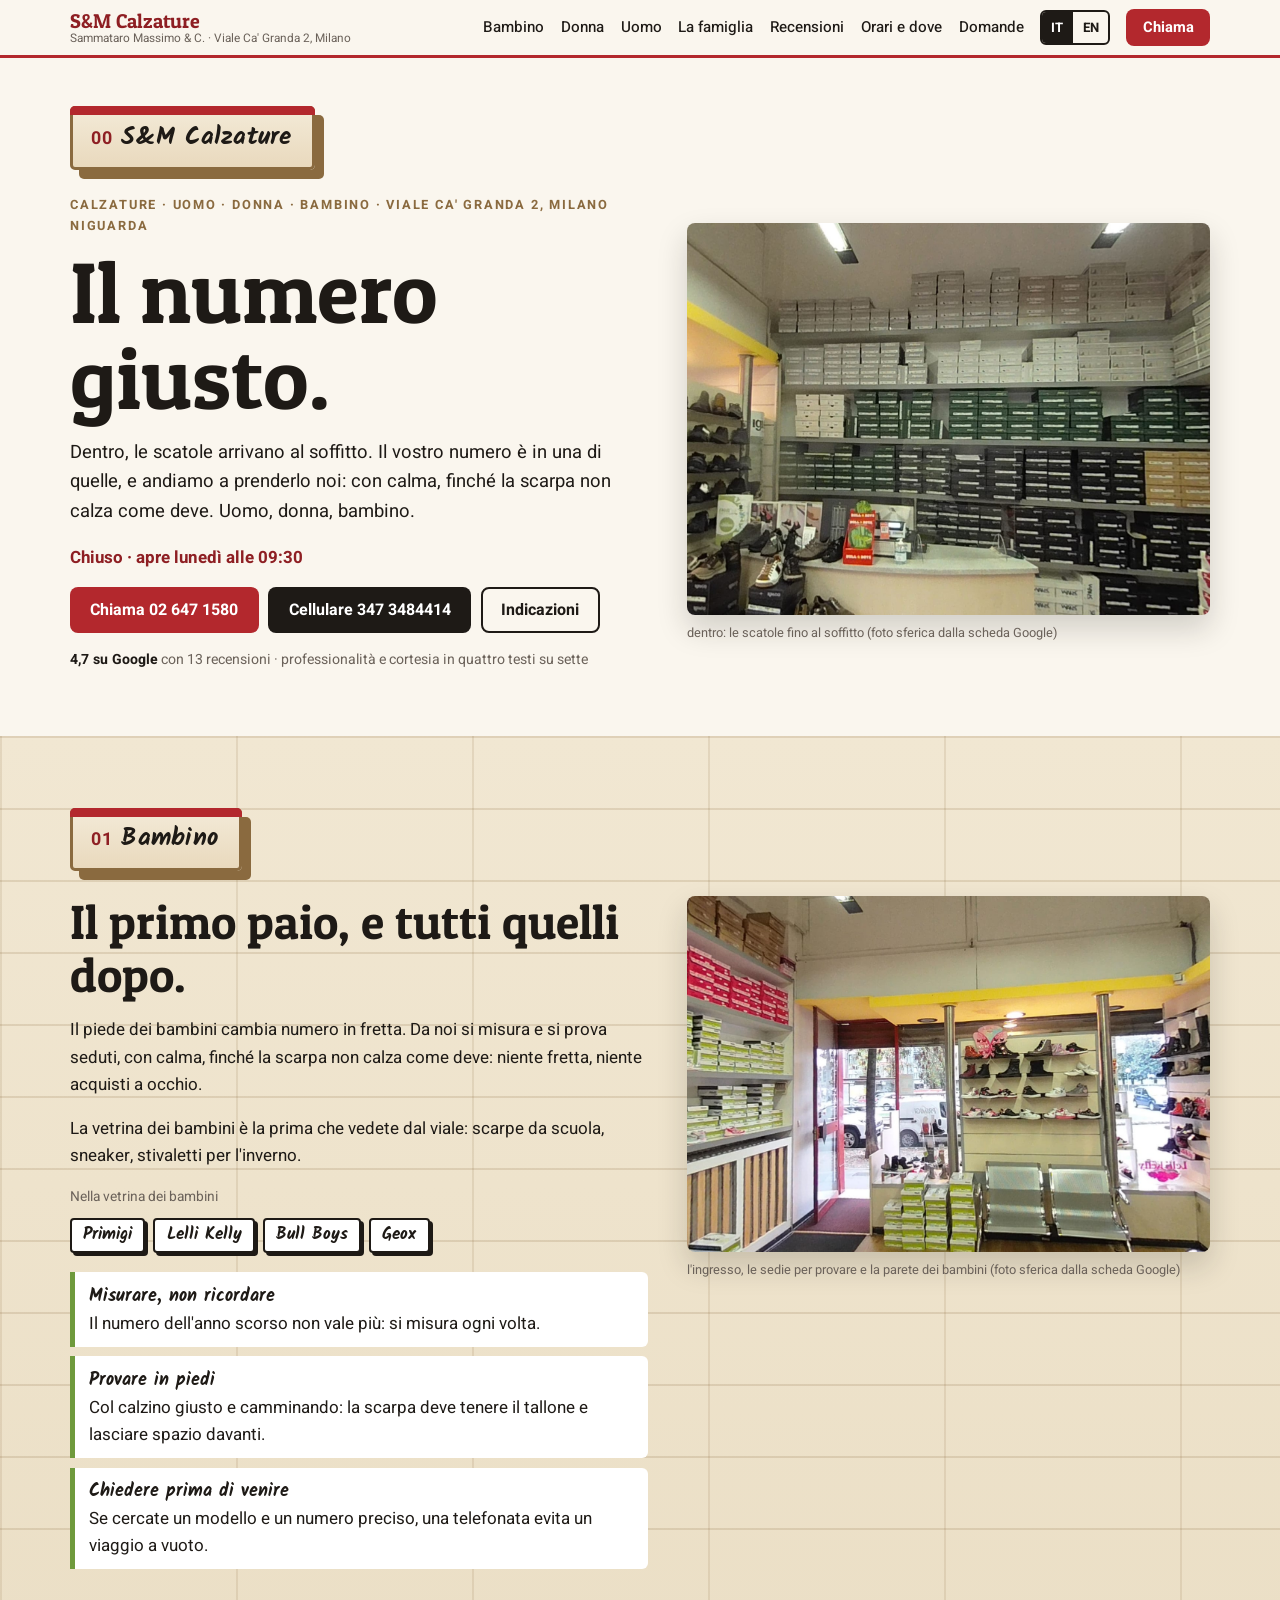
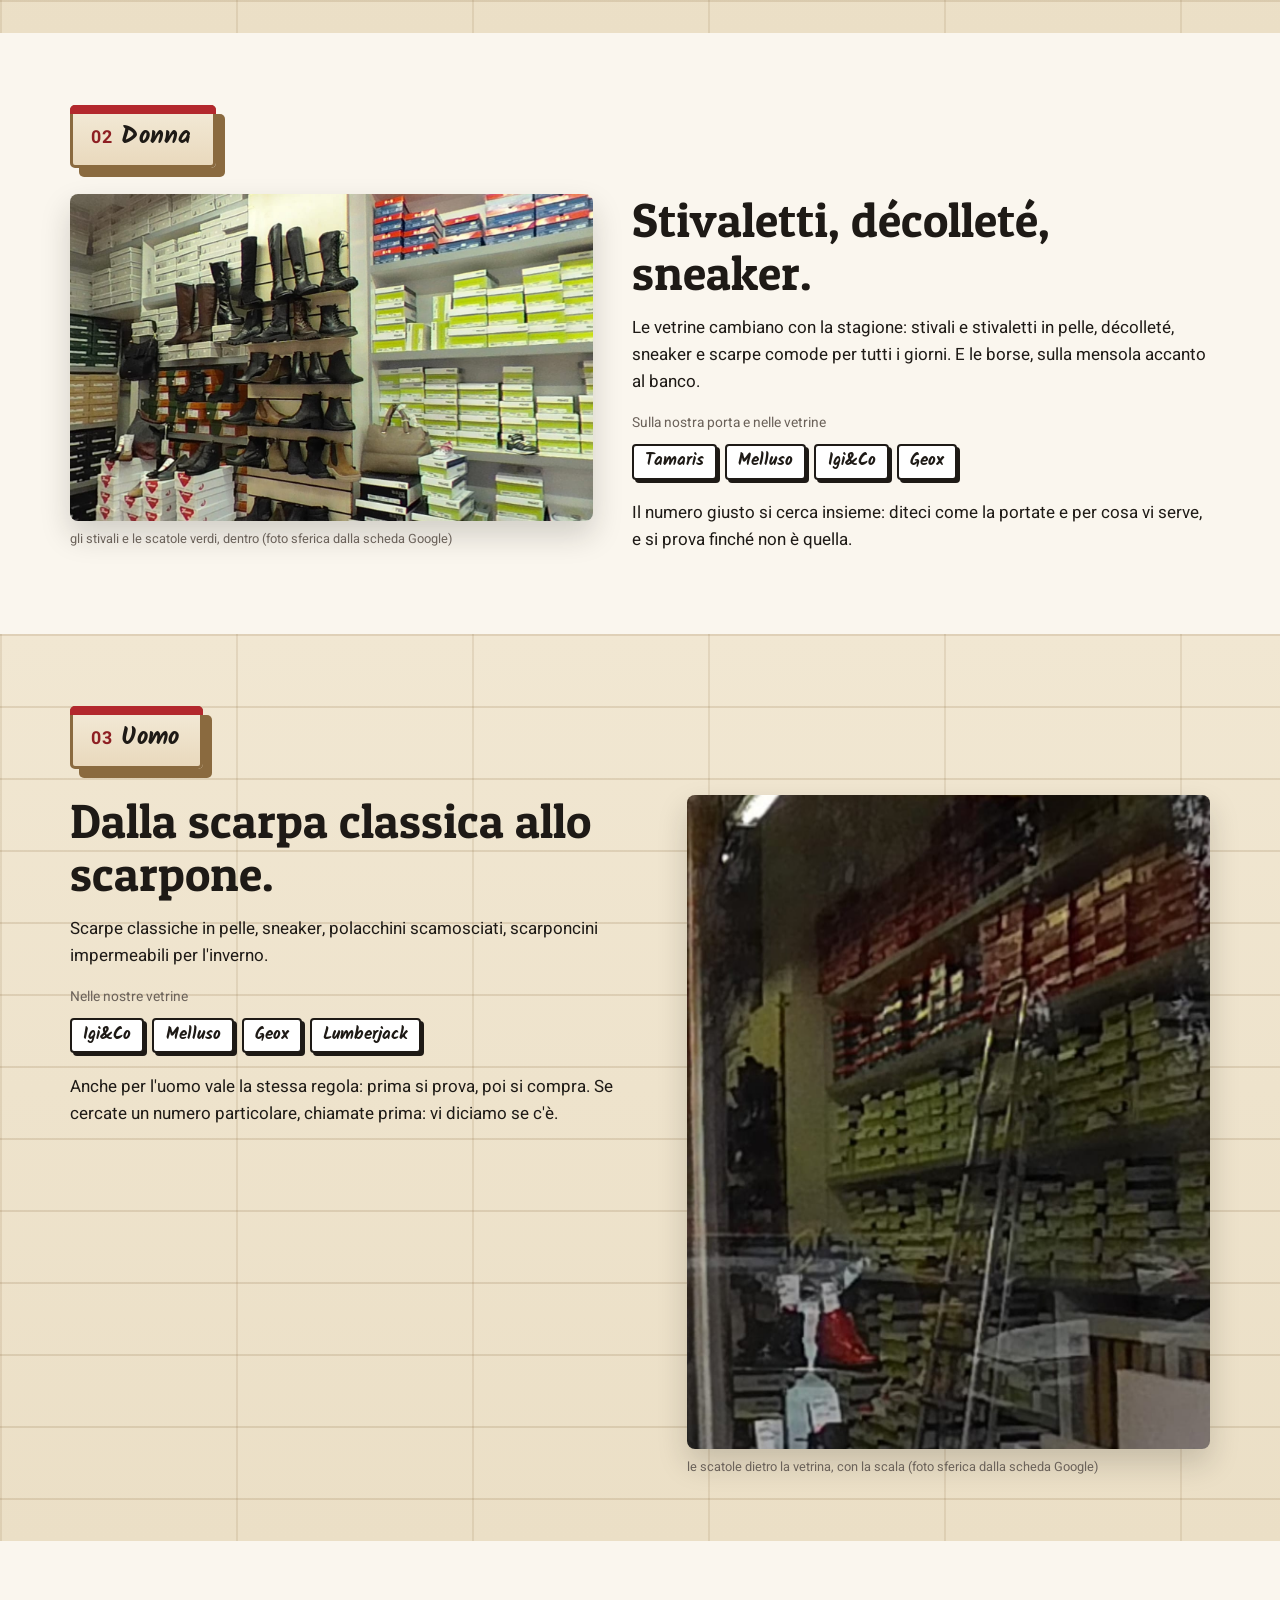
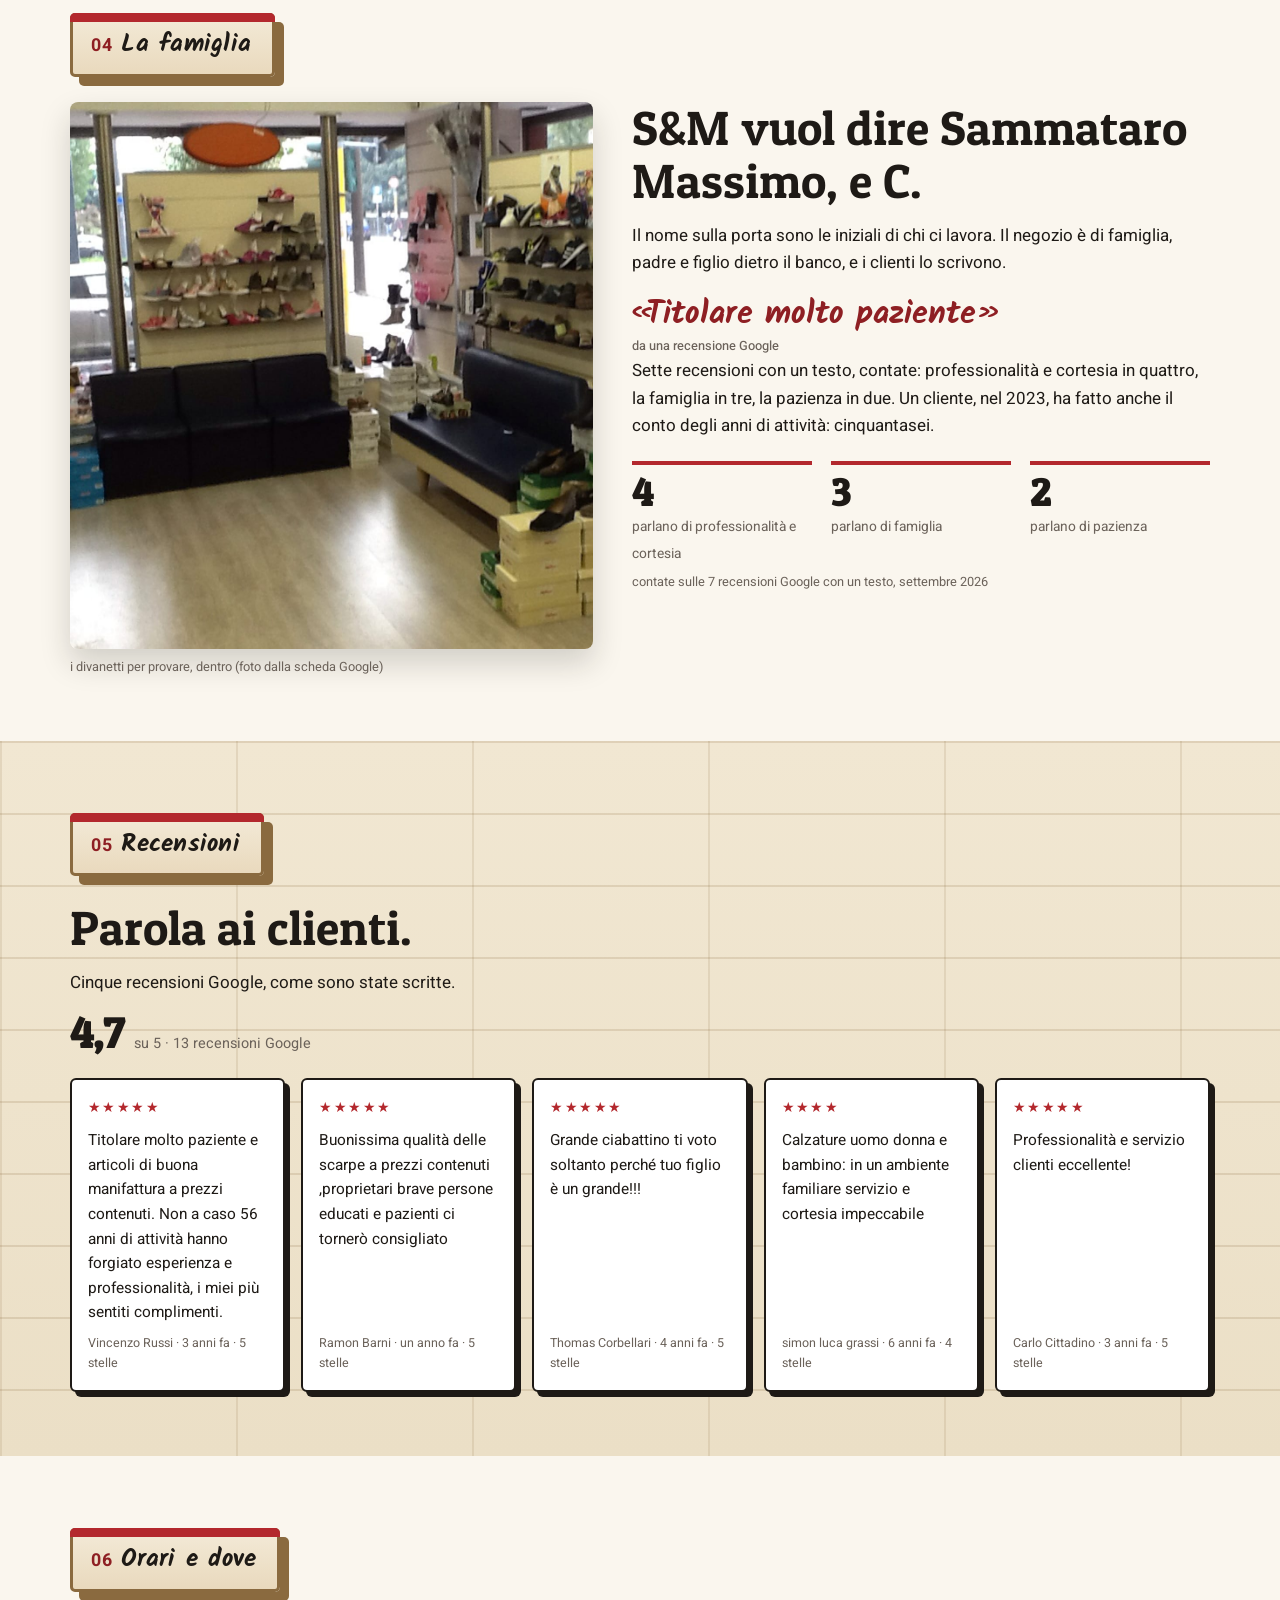
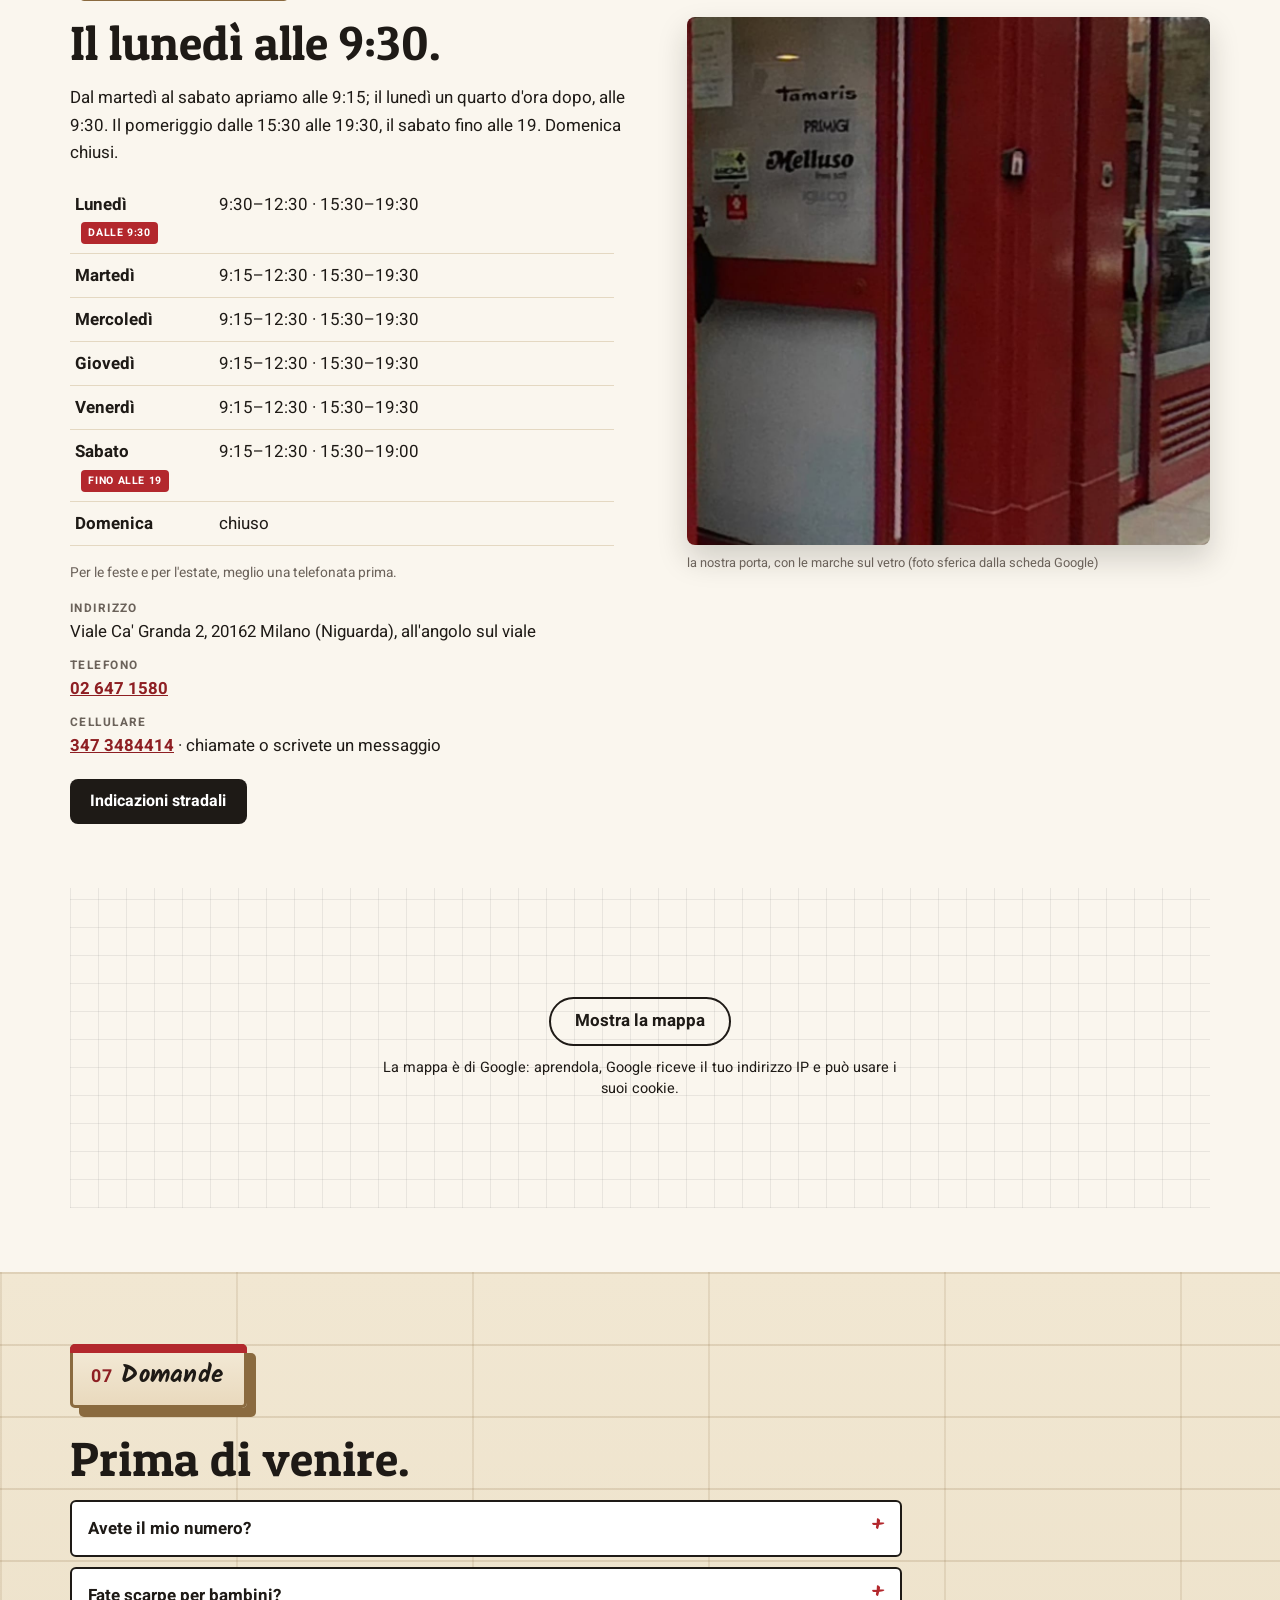
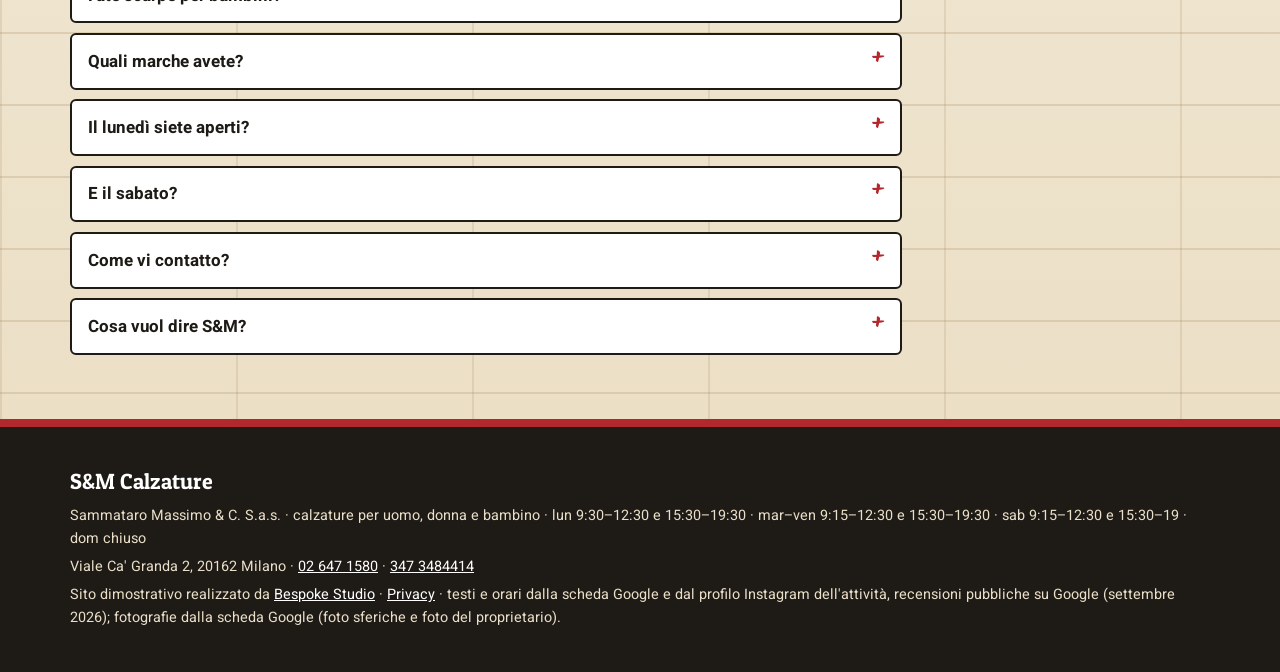
==== commit db28493d: "Privacy e pulizia: caratteri sul sito, mappa al clic, informativa, noindex - caratteri copiati nel s" ====
--- a/index.html
+++ b/index.html
@@ -3,6 +3,7 @@
 <head>
 <meta charset="utf-8">
 <meta name="viewport" content="width=device-width, initial-scale=1">
+<meta name="robots" content="noindex">
 <title>S&amp;M Calzature — Il numero giusto · scarpe uomo, donna e bambino a Niguarda, Milano</title>
 <meta name="description" content="S&amp;M Calzature, Viale Ca' Granda 2 a Milano (Niguarda): scarpe per uomo, donna e bambino, provate con calma. Tamaris, Primigi, Melluso, Igi&amp;Co, Geox, Lelli Kelly. Lunedì dalle 9:30, martedì–sabato dalle 9:15.">
 <link rel="canonical" href="https://rotenzark.github.io/sm-calzature/">
@@ -17,9 +18,7 @@
 <link rel="icon" href="img/favicon.svg" type="image/svg+xml">
 <link rel="icon" href="img/favicon-32.png" sizes="32x32" type="image/png">
 <link rel="apple-touch-icon" href="img/apple-touch-icon.png">
-<link rel="preconnect" href="https://fonts.googleapis.com">
-<link rel="preconnect" href="https://fonts.gstatic.com" crossorigin>
-<link href="https://fonts.googleapis.com/css2?family=Patua+One&family=Kalam:wght@400;700&family=Heebo:wght@400;500;700&display=swap" rel="stylesheet">
+<link rel="stylesheet" href="fonts/fonts.css?v=1">
 <link rel="stylesheet" href="css/styles.css?v=1">
 <script src="https://cdn.jsdelivr.net/npm/gsap@3.12.5/dist/gsap.min.js" defer></script>
 <script src="https://cdn.jsdelivr.net/npm/gsap@3.12.5/dist/ScrollTrigger.min.js" defer></script>
@@ -242,7 +241,7 @@
           <figcaption data-i18n="o.fig">la nostra porta, con le marche sul vetro (foto sferica dalla scheda Google)</figcaption>
         </figure>
         <div class="mappa">
-          <iframe src="https://www.google.com/maps?q=S%26M+Calzature,+Viale+Ca%27+Granda+2,+20162+Milano&amp;z=16&amp;output=embed" title="Mappa: S&amp;M Calzature, Viale Ca' Granda 2, Milano" loading="lazy" referrerpolicy="no-referrer-when-downgrade" allowfullscreen data-i18n-title="o.mappa"></iframe>
+          <div class="mappa-clic" data-mappa-clic style="--mappa-h: 320px"><template><iframe src="https://www.google.com/maps?q=S%26M+Calzature,+Viale+Ca%27+Granda+2,+20162+Milano&amp;z=16&amp;output=embed" title="Mappa: S&amp;M Calzature, Viale Ca' Granda 2, Milano" loading="lazy" referrerpolicy="no-referrer-when-downgrade" allowfullscreen data-i18n-title="o.mappa"></iframe></template><div class="mappa-clic__velo"><a class="mappa-clic__btn" href="https://www.google.com/maps/search/?api=1&amp;query=S%26M+Calzature+Viale+Ca%27+Granda+2+Milano" target="_blank" rel="noopener">Mostra la mappa</a><p class="mappa-clic__nota">La mappa è di Google: aprendola, Google riceve il tuo indirizzo IP e può usare i suoi cookie.</p></div></div>
         </div>
       </div>
     </div>
@@ -273,7 +272,7 @@
     <p class="piede__n">S&amp;M Calzature</p>
     <p data-i18n="p.1">Sammataro Massimo &amp; C. S.a.s. · calzature per uomo, donna e bambino · lun 9:30–12:30 e 15:30–19:30 · mar–ven 9:15–12:30 e 15:30–19:30 · sab 9:15–12:30 e 15:30–19 · dom chiuso</p>
     <p>Viale Ca' Granda 2, 20162 Milano · <a href="tel:+39026471580">02 647 1580</a> · <a href="tel:+393473484414">347 3484414</a></p>
-    <p data-i18n="p.3">Sito dimostrativo realizzato da <a href="https://bespokestud.io" rel="noopener">Bespoke Studio</a> · testi e orari dalla scheda Google e dal profilo Instagram dell'attività, recensioni pubbliche su Google (settembre 2026); fotografie dalla scheda Google (foto sferiche e foto del proprietario).</p>
+    <p data-i18n="p.3">Sito dimostrativo realizzato da <a href="https://bespokestud.io" rel="noopener">Bespoke Studio</a> · <a href="privacy.html">Privacy</a> · testi e orari dalla scheda Google e dal profilo Instagram dell'attività, recensioni pubbliche su Google (settembre 2026); fotografie dalla scheda Google (foto sferiche e foto del proprietario).</p>
   </div>
 </footer>
 
@@ -289,5 +288,6 @@
   <img id="lightboxImg" src="" alt="">
 </div>
 
+<script src="js/mappa-clic.js?v=1" defer></script>
 </body>
 </html>
--- a/fonts/fonts.css
+++ b/fonts/fonts.css
@@ -0,0 +1,199 @@
+/* Caratteri ospitati sul sito: nessuna richiesta a Google Fonts o Fontshare (giro privacy 1/10/2026). Licenze in LICENSE.txt. */
+/* hebrew */
+@font-face {
+  font-family: 'Heebo';
+  font-style: normal;
+  font-weight: 400;
+  font-display: swap;
+  src: url(heebo-v28-NGS6v5_NC0k9P9H0TbFzsQ.woff2) format('woff2');
+  unicode-range: U+0307-0308, U+0590-05FF, U+200C-2010, U+20AA, U+25CC, U+FB1D-FB4F;
+}
+/* math */
+@font-face {
+  font-family: 'Heebo';
+  font-style: normal;
+  font-weight: 400;
+  font-display: swap;
+  src: url(heebo-v28-NGS6v5_NC0k9P9GKTbFzsQ.woff2) format('woff2');
+  unicode-range: U+0302-0303, U+0305, U+0307-0308, U+0310, U+0312, U+0315, U+031A, U+0326-0327, U+032C, U+032F-0330, U+0332-0333, U+0338, U+033A, U+0346, U+034D, U+0391-03A1, U+03A3-03A9, U+03B1-03C9, U+03D1, U+03D5-03D6, U+03F0-03F1, U+03F4-03F5, U+2016-2017, U+2034-2038, U+203C, U+2040, U+2043, U+2047, U+2050, U+2057, U+205F, U+2070-2071, U+2074-208E, U+2090-209C, U+20D0-20DC, U+20E1, U+20E5-20EF, U+2100-2112, U+2114-2115, U+2117-2121, U+2123-214F, U+2190, U+2192, U+2194-21AE, U+21B0-21E5, U+21F1-21F2, U+21F4-2211, U+2213-2214, U+2216-22FF, U+2308-230B, U+2310, U+2319, U+231C-2321, U+2336-237A, U+237C, U+2395, U+239B-23B7, U+23D0, U+23DC-23E1, U+2474-2475, U+25AF, U+25B3, U+25B7, U+25BD, U+25C1, U+25CA, U+25CC, U+25FB, U+266D-266F, U+27C0-27FF, U+2900-2AFF, U+2B0E-2B11, U+2B30-2B4C, U+2BFE, U+3030, U+FF5B, U+FF5D, U+1D400-1D7FF, U+1EE00-1EEFF;
+}
+/* symbols */
+@font-face {
+  font-family: 'Heebo';
+  font-style: normal;
+  font-weight: 400;
+  font-display: swap;
+  src: url(heebo-v28-NGS6v5_NC0k9P9GYTbFzsQ.woff2) format('woff2');
+  unicode-range: U+0001-000C, U+000E-001F, U+007F-009F, U+20DD-20E0, U+20E2-20E4, U+2150-218F, U+2190, U+2192, U+2194-2199, U+21AF, U+21E6-21F0, U+21F3, U+2218-2219, U+2299, U+22C4-22C6, U+2300-243F, U+2440-244A, U+2460-24FF, U+25A0-27BF, U+2800-28FF, U+2921-2922, U+2981, U+29BF, U+29EB, U+2B00-2BFF, U+4DC0-4DFF, U+FFF9-FFFB, U+10140-1018E, U+10190-1019C, U+101A0, U+101D0-101FD, U+102E0-102FB, U+10E60-10E7E, U+1D2C0-1D2D3, U+1D2E0-1D37F, U+1F000-1F0FF, U+1F100-1F1AD, U+1F1E6-1F1FF, U+1F30D-1F30F, U+1F315, U+1F31C, U+1F31E, U+1F320-1F32C, U+1F336, U+1F378, U+1F37D, U+1F382, U+1F393-1F39F, U+1F3A7-1F3A8, U+1F3AC-1F3AF, U+1F3C2, U+1F3C4-1F3C6, U+1F3CA-1F3CE, U+1F3D4-1F3E0, U+1F3ED, U+1F3F1-1F3F3, U+1F3F5-1F3F7, U+1F408, U+1F415, U+1F41F, U+1F426, U+1F43F, U+1F441-1F442, U+1F444, U+1F446-1F449, U+1F44C-1F44E, U+1F453, U+1F46A, U+1F47D, U+1F4A3, U+1F4B0, U+1F4B3, U+1F4B9, U+1F4BB, U+1F4BF, U+1F4C8-1F4CB, U+1F4D6, U+1F4DA, U+1F4DF, U+1F4E3-1F4E6, U+1F4EA-1F4ED, U+1F4F7, U+1F4F9-1F4FB, U+1F4FD-1F4FE, U+1F503, U+1F507-1F50B, U+1F50D, U+1F512-1F513, U+1F53E-1F54A, U+1F54F-1F5FA, U+1F610, U+1F650-1F67F, U+1F687, U+1F68D, U+1F691, U+1F694, U+1F698, U+1F6AD, U+1F6B2, U+1F6B9-1F6BA, U+1F6BC, U+1F6C6-1F6CF, U+1F6D3-1F6D7, U+1F6E0-1F6EA, U+1F6F0-1F6F3, U+1F6F7-1F6FC, U+1F700-1F7FF, U+1F800-1F80B, U+1F810-1F847, U+1F850-1F859, U+1F860-1F887, U+1F890-1F8AD, U+1F8B0-1F8BB, U+1F8C0-1F8C1, U+1F900-1F90B, U+1F93B, U+1F946, U+1F984, U+1F996, U+1F9E9, U+1FA00-1FA6F, U+1FA70-1FA7C, U+1FA80-1FA89, U+1FA8F-1FAC6, U+1FACE-1FADC, U+1FADF-1FAE9, U+1FAF0-1FAF8, U+1FB00-1FBFF;
+}
+/* latin-ext */
+@font-face {
+  font-family: 'Heebo';
+  font-style: normal;
+  font-weight: 400;
+  font-display: swap;
+  src: url(heebo-v28-NGS6v5_NC0k9P9H4TbFzsQ.woff2) format('woff2');
+  unicode-range: U+0100-02BA, U+02BD-02C5, U+02C7-02CC, U+02CE-02D7, U+02DD-02FF, U+0304, U+0308, U+0329, U+1D00-1DBF, U+1E00-1E9F, U+1EF2-1EFF, U+2020, U+20A0-20AB, U+20AD-20C0, U+2113, U+2C60-2C7F, U+A720-A7FF;
+}
+/* latin */
+@font-face {
+  font-family: 'Heebo';
+  font-style: normal;
+  font-weight: 400;
+  font-display: swap;
+  src: url(heebo-v28-NGS6v5_NC0k9P9H2TbE.woff2) format('woff2');
+  unicode-range: U+0000-00FF, U+0131, U+0152-0153, U+02BB-02BC, U+02C6, U+02DA, U+02DC, U+0304, U+0308, U+0329, U+2000-206F, U+20AC, U+2122, U+2191, U+2193, U+2212, U+2215, U+FEFF, U+FFFD;
+}
+/* hebrew */
+@font-face {
+  font-family: 'Heebo';
+  font-style: normal;
+  font-weight: 500;
+  font-display: swap;
+  src: url(heebo-v28-NGS6v5_NC0k9P9H0TbFzsQ.woff2) format('woff2');
+  unicode-range: U+0307-0308, U+0590-05FF, U+200C-2010, U+20AA, U+25CC, U+FB1D-FB4F;
+}
+/* math */
+@font-face {
+  font-family: 'Heebo';
+  font-style: normal;
+  font-weight: 500;
+  font-display: swap;
+  src: url(heebo-v28-NGS6v5_NC0k9P9GKTbFzsQ.woff2) format('woff2');
+  unicode-range: U+0302-0303, U+0305, U+0307-0308, U+0310, U+0312, U+0315, U+031A, U+0326-0327, U+032C, U+032F-0330, U+0332-0333, U+0338, U+033A, U+0346, U+034D, U+0391-03A1, U+03A3-03A9, U+03B1-03C9, U+03D1, U+03D5-03D6, U+03F0-03F1, U+03F4-03F5, U+2016-2017, U+2034-2038, U+203C, U+2040, U+2043, U+2047, U+2050, U+2057, U+205F, U+2070-2071, U+2074-208E, U+2090-209C, U+20D0-20DC, U+20E1, U+20E5-20EF, U+2100-2112, U+2114-2115, U+2117-2121, U+2123-214F, U+2190, U+2192, U+2194-21AE, U+21B0-21E5, U+21F1-21F2, U+21F4-2211, U+2213-2214, U+2216-22FF, U+2308-230B, U+2310, U+2319, U+231C-2321, U+2336-237A, U+237C, U+2395, U+239B-23B7, U+23D0, U+23DC-23E1, U+2474-2475, U+25AF, U+25B3, U+25B7, U+25BD, U+25C1, U+25CA, U+25CC, U+25FB, U+266D-266F, U+27C0-27FF, U+2900-2AFF, U+2B0E-2B11, U+2B30-2B4C, U+2BFE, U+3030, U+FF5B, U+FF5D, U+1D400-1D7FF, U+1EE00-1EEFF;
+}
+/* symbols */
+@font-face {
+  font-family: 'Heebo';
+  font-style: normal;
+  font-weight: 500;
+  font-display: swap;
+  src: url(heebo-v28-NGS6v5_NC0k9P9GYTbFzsQ.woff2) format('woff2');
+  unicode-range: U+0001-000C, U+000E-001F, U+007F-009F, U+20DD-20E0, U+20E2-20E4, U+2150-218F, U+2190, U+2192, U+2194-2199, U+21AF, U+21E6-21F0, U+21F3, U+2218-2219, U+2299, U+22C4-22C6, U+2300-243F, U+2440-244A, U+2460-24FF, U+25A0-27BF, U+2800-28FF, U+2921-2922, U+2981, U+29BF, U+29EB, U+2B00-2BFF, U+4DC0-4DFF, U+FFF9-FFFB, U+10140-1018E, U+10190-1019C, U+101A0, U+101D0-101FD, U+102E0-102FB, U+10E60-10E7E, U+1D2C0-1D2D3, U+1D2E0-1D37F, U+1F000-1F0FF, U+1F100-1F1AD, U+1F1E6-1F1FF, U+1F30D-1F30F, U+1F315, U+1F31C, U+1F31E, U+1F320-1F32C, U+1F336, U+1F378, U+1F37D, U+1F382, U+1F393-1F39F, U+1F3A7-1F3A8, U+1F3AC-1F3AF, U+1F3C2, U+1F3C4-1F3C6, U+1F3CA-1F3CE, U+1F3D4-1F3E0, U+1F3ED, U+1F3F1-1F3F3, U+1F3F5-1F3F7, U+1F408, U+1F415, U+1F41F, U+1F426, U+1F43F, U+1F441-1F442, U+1F444, U+1F446-1F449, U+1F44C-1F44E, U+1F453, U+1F46A, U+1F47D, U+1F4A3, U+1F4B0, U+1F4B3, U+1F4B9, U+1F4BB, U+1F4BF, U+1F4C8-1F4CB, U+1F4D6, U+1F4DA, U+1F4DF, U+1F4E3-1F4E6, U+1F4EA-1F4ED, U+1F4F7, U+1F4F9-1F4FB, U+1F4FD-1F4FE, U+1F503, U+1F507-1F50B, U+1F50D, U+1F512-1F513, U+1F53E-1F54A, U+1F54F-1F5FA, U+1F610, U+1F650-1F67F, U+1F687, U+1F68D, U+1F691, U+1F694, U+1F698, U+1F6AD, U+1F6B2, U+1F6B9-1F6BA, U+1F6BC, U+1F6C6-1F6CF, U+1F6D3-1F6D7, U+1F6E0-1F6EA, U+1F6F0-1F6F3, U+1F6F7-1F6FC, U+1F700-1F7FF, U+1F800-1F80B, U+1F810-1F847, U+1F850-1F859, U+1F860-1F887, U+1F890-1F8AD, U+1F8B0-1F8BB, U+1F8C0-1F8C1, U+1F900-1F90B, U+1F93B, U+1F946, U+1F984, U+1F996, U+1F9E9, U+1FA00-1FA6F, U+1FA70-1FA7C, U+1FA80-1FA89, U+1FA8F-1FAC6, U+1FACE-1FADC, U+1FADF-1FAE9, U+1FAF0-1FAF8, U+1FB00-1FBFF;
+}
+/* latin-ext */
+@font-face {
+  font-family: 'Heebo';
+  font-style: normal;
+  font-weight: 500;
+  font-display: swap;
+  src: url(heebo-v28-NGS6v5_NC0k9P9H4TbFzsQ.woff2) format('woff2');
+  unicode-range: U+0100-02BA, U+02BD-02C5, U+02C7-02CC, U+02CE-02D7, U+02DD-02FF, U+0304, U+0308, U+0329, U+1D00-1DBF, U+1E00-1E9F, U+1EF2-1EFF, U+2020, U+20A0-20AB, U+20AD-20C0, U+2113, U+2C60-2C7F, U+A720-A7FF;
+}
+/* latin */
+@font-face {
+  font-family: 'Heebo';
+  font-style: normal;
+  font-weight: 500;
+  font-display: swap;
+  src: url(heebo-v28-NGS6v5_NC0k9P9H2TbE.woff2) format('woff2');
+  unicode-range: U+0000-00FF, U+0131, U+0152-0153, U+02BB-02BC, U+02C6, U+02DA, U+02DC, U+0304, U+0308, U+0329, U+2000-206F, U+20AC, U+2122, U+2191, U+2193, U+2212, U+2215, U+FEFF, U+FFFD;
+}
+/* hebrew */
+@font-face {
+  font-family: 'Heebo';
+  font-style: normal;
+  font-weight: 700;
+  font-display: swap;
+  src: url(heebo-v28-NGS6v5_NC0k9P9H0TbFzsQ.woff2) format('woff2');
+  unicode-range: U+0307-0308, U+0590-05FF, U+200C-2010, U+20AA, U+25CC, U+FB1D-FB4F;
+}
+/* math */
+@font-face {
+  font-family: 'Heebo';
+  font-style: normal;
+  font-weight: 700;
+  font-display: swap;
+  src: url(heebo-v28-NGS6v5_NC0k9P9GKTbFzsQ.woff2) format('woff2');
+  unicode-range: U+0302-0303, U+0305, U+0307-0308, U+0310, U+0312, U+0315, U+031A, U+0326-0327, U+032C, U+032F-0330, U+0332-0333, U+0338, U+033A, U+0346, U+034D, U+0391-03A1, U+03A3-03A9, U+03B1-03C9, U+03D1, U+03D5-03D6, U+03F0-03F1, U+03F4-03F5, U+2016-2017, U+2034-2038, U+203C, U+2040, U+2043, U+2047, U+2050, U+2057, U+205F, U+2070-2071, U+2074-208E, U+2090-209C, U+20D0-20DC, U+20E1, U+20E5-20EF, U+2100-2112, U+2114-2115, U+2117-2121, U+2123-214F, U+2190, U+2192, U+2194-21AE, U+21B0-21E5, U+21F1-21F2, U+21F4-2211, U+2213-2214, U+2216-22FF, U+2308-230B, U+2310, U+2319, U+231C-2321, U+2336-237A, U+237C, U+2395, U+239B-23B7, U+23D0, U+23DC-23E1, U+2474-2475, U+25AF, U+25B3, U+25B7, U+25BD, U+25C1, U+25CA, U+25CC, U+25FB, U+266D-266F, U+27C0-27FF, U+2900-2AFF, U+2B0E-2B11, U+2B30-2B4C, U+2BFE, U+3030, U+FF5B, U+FF5D, U+1D400-1D7FF, U+1EE00-1EEFF;
+}
+/* symbols */
+@font-face {
+  font-family: 'Heebo';
+  font-style: normal;
+  font-weight: 700;
+  font-display: swap;
+  src: url(heebo-v28-NGS6v5_NC0k9P9GYTbFzsQ.woff2) format('woff2');
+  unicode-range: U+0001-000C, U+000E-001F, U+007F-009F, U+20DD-20E0, U+20E2-20E4, U+2150-218F, U+2190, U+2192, U+2194-2199, U+21AF, U+21E6-21F0, U+21F3, U+2218-2219, U+2299, U+22C4-22C6, U+2300-243F, U+2440-244A, U+2460-24FF, U+25A0-27BF, U+2800-28FF, U+2921-2922, U+2981, U+29BF, U+29EB, U+2B00-2BFF, U+4DC0-4DFF, U+FFF9-FFFB, U+10140-1018E, U+10190-1019C, U+101A0, U+101D0-101FD, U+102E0-102FB, U+10E60-10E7E, U+1D2C0-1D2D3, U+1D2E0-1D37F, U+1F000-1F0FF, U+1F100-1F1AD, U+1F1E6-1F1FF, U+1F30D-1F30F, U+1F315, U+1F31C, U+1F31E, U+1F320-1F32C, U+1F336, U+1F378, U+1F37D, U+1F382, U+1F393-1F39F, U+1F3A7-1F3A8, U+1F3AC-1F3AF, U+1F3C2, U+1F3C4-1F3C6, U+1F3CA-1F3CE, U+1F3D4-1F3E0, U+1F3ED, U+1F3F1-1F3F3, U+1F3F5-1F3F7, U+1F408, U+1F415, U+1F41F, U+1F426, U+1F43F, U+1F441-1F442, U+1F444, U+1F446-1F449, U+1F44C-1F44E, U+1F453, U+1F46A, U+1F47D, U+1F4A3, U+1F4B0, U+1F4B3, U+1F4B9, U+1F4BB, U+1F4BF, U+1F4C8-1F4CB, U+1F4D6, U+1F4DA, U+1F4DF, U+1F4E3-1F4E6, U+1F4EA-1F4ED, U+1F4F7, U+1F4F9-1F4FB, U+1F4FD-1F4FE, U+1F503, U+1F507-1F50B, U+1F50D, U+1F512-1F513, U+1F53E-1F54A, U+1F54F-1F5FA, U+1F610, U+1F650-1F67F, U+1F687, U+1F68D, U+1F691, U+1F694, U+1F698, U+1F6AD, U+1F6B2, U+1F6B9-1F6BA, U+1F6BC, U+1F6C6-1F6CF, U+1F6D3-1F6D7, U+1F6E0-1F6EA, U+1F6F0-1F6F3, U+1F6F7-1F6FC, U+1F700-1F7FF, U+1F800-1F80B, U+1F810-1F847, U+1F850-1F859, U+1F860-1F887, U+1F890-1F8AD, U+1F8B0-1F8BB, U+1F8C0-1F8C1, U+1F900-1F90B, U+1F93B, U+1F946, U+1F984, U+1F996, U+1F9E9, U+1FA00-1FA6F, U+1FA70-1FA7C, U+1FA80-1FA89, U+1FA8F-1FAC6, U+1FACE-1FADC, U+1FADF-1FAE9, U+1FAF0-1FAF8, U+1FB00-1FBFF;
+}
+/* latin-ext */
+@font-face {
+  font-family: 'Heebo';
+  font-style: normal;
+  font-weight: 700;
+  font-display: swap;
+  src: url(heebo-v28-NGS6v5_NC0k9P9H4TbFzsQ.woff2) format('woff2');
+  unicode-range: U+0100-02BA, U+02BD-02C5, U+02C7-02CC, U+02CE-02D7, U+02DD-02FF, U+0304, U+0308, U+0329, U+1D00-1DBF, U+1E00-1E9F, U+1EF2-1EFF, U+2020, U+20A0-20AB, U+20AD-20C0, U+2113, U+2C60-2C7F, U+A720-A7FF;
+}
+/* latin */
+@font-face {
+  font-family: 'Heebo';
+  font-style: normal;
+  font-weight: 700;
+  font-display: swap;
+  src: url(heebo-v28-NGS6v5_NC0k9P9H2TbE.woff2) format('woff2');
+  unicode-range: U+0000-00FF, U+0131, U+0152-0153, U+02BB-02BC, U+02C6, U+02DA, U+02DC, U+0304, U+0308, U+0329, U+2000-206F, U+20AC, U+2122, U+2191, U+2193, U+2212, U+2215, U+FEFF, U+FFFD;
+}
+/* devanagari */
+@font-face {
+  font-family: 'Kalam';
+  font-style: normal;
+  font-weight: 400;
+  font-display: swap;
+  src: url(kalam-v18-YA9dr0Wd4kDdMthQOCfzsw.woff2) format('woff2');
+  unicode-range: U+0900-097F, U+1CD0-1CF9, U+200C-200D, U+20A8, U+20B9, U+20F0, U+25CC, U+A830-A839, U+A8E0-A8FF, U+11B00-11B09;
+}
+/* latin-ext */
+@font-face {
+  font-family: 'Kalam';
+  font-style: normal;
+  font-weight: 400;
+  font-display: swap;
+  src: url(kalam-v18-YA9dr0Wd4kDdMthfOCfzsw.woff2) format('woff2');
+  unicode-range: U+0100-02BA, U+02BD-02C5, U+02C7-02CC, U+02CE-02D7, U+02DD-02FF, U+0304, U+0308, U+0329, U+1D00-1DBF, U+1E00-1E9F, U+1EF2-1EFF, U+2020, U+20A0-20AB, U+20AD-20C0, U+2113, U+2C60-2C7F, U+A720-A7FF;
+}
+/* latin */
+@font-face {
+  font-family: 'Kalam';
+  font-style: normal;
+  font-weight: 400;
+  font-display: swap;
+  src: url(kalam-v18-YA9dr0Wd4kDdMthROCc.woff2) format('woff2');
+  unicode-range: U+0000-00FF, U+0131, U+0152-0153, U+02BB-02BC, U+02C6, U+02DA, U+02DC, U+0304, U+0308, U+0329, U+2000-206F, U+20AC, U+2122, U+2191, U+2193, U+2212, U+2215, U+FEFF, U+FFFD;
+}
+/* devanagari */
+@font-face {
+  font-family: 'Kalam';
+  font-style: normal;
+  font-weight: 700;
+  font-display: swap;
+  src: url(kalam-v18-YA9Qr0Wd4kDdMtDqHTLNkiQ4tg.woff2) format('woff2');
+  unicode-range: U+0900-097F, U+1CD0-1CF9, U+200C-200D, U+20A8, U+20B9, U+20F0, U+25CC, U+A830-A839, U+A8E0-A8FF, U+11B00-11B09;
+}
+/* latin-ext */
+@font-face {
+  font-family: 'Kalam';
+  font-style: normal;
+  font-weight: 700;
+  font-display: swap;
+  src: url(kalam-v18-YA9Qr0Wd4kDdMtDqHTLCkiQ4tg.woff2) format('woff2');
+  unicode-range: U+0100-02BA, U+02BD-02C5, U+02C7-02CC, U+02CE-02D7, U+02DD-02FF, U+0304, U+0308, U+0329, U+1D00-1DBF, U+1E00-1E9F, U+1EF2-1EFF, U+2020, U+20A0-20AB, U+20AD-20C0, U+2113, U+2C60-2C7F, U+A720-A7FF;
+}
+/* latin */
+@font-face {
+  font-family: 'Kalam';
+  font-style: normal;
+  font-weight: 700;
+  font-display: swap;
+  src: url(kalam-v18-YA9Qr0Wd4kDdMtDqHTLMkiQ.woff2) format('woff2');
+  unicode-range: U+0000-00FF, U+0131, U+0152-0153, U+02BB-02BC, U+02C6, U+02DA, U+02DC, U+0304, U+0308, U+0329, U+2000-206F, U+20AC, U+2122, U+2191, U+2193, U+2212, U+2215, U+FEFF, U+FFFD;
+}
+/* latin */
+@font-face {
+  font-family: 'Patua One';
+  font-style: normal;
+  font-weight: 400;
+  font-display: swap;
+  src: url(patuaone-v22-ZXuke1cDvLCKLDcimxB44_lu.woff2) format('woff2');
+  unicode-range: U+0000-00FF, U+0131, U+0152-0153, U+02BB-02BC, U+02C6, U+02DA, U+02DC, U+0304, U+0308, U+0329, U+2000-206F, U+20AC, U+2122, U+2191, U+2193, U+2212, U+2215, U+FEFF, U+FFFD;
+}
--- a/css/styles.css
+++ b/css/styles.css
@@ -190,3 +190,12 @@
   html{scroll-behavior:auto}
   .reveal{opacity:1;transform:none;transition:none}
 }
+
+/*MAPPACLIC*/
+/* la mappa Google si carica solo al clic (giro privacy 1/10/2026) */
+.mappa-clic { display: flex; align-items: center; justify-content: center; width: 100%; height: 100%; min-height: var(--mappa-h, 320px); box-sizing: border-box; padding: 24px; text-align: center; background: repeating-linear-gradient(0deg, rgba(127, 127, 127, 0.14) 0 1px, transparent 1px 28px), repeating-linear-gradient(90deg, rgba(127, 127, 127, 0.14) 0 1px, transparent 1px 28px); }
+.mappa-clic__velo { display: flex; flex-direction: column; align-items: center; gap: 12px; max-width: 32em; }
+.mappa-clic__btn { display: inline-block; padding: 0.75em 1.4em; border: 2px solid currentColor; border-radius: 999px; color: inherit; font: inherit; font-weight: 600; line-height: 1.2; text-decoration: none; background: transparent; cursor: pointer; }
+.mappa-clic__btn:hover, .mappa-clic__btn:focus-visible { text-decoration: underline; }
+.mappa-clic__nota { margin: 0; font-size: 0.85em; line-height: 1.45; }
+/*/MAPPACLIC*/
